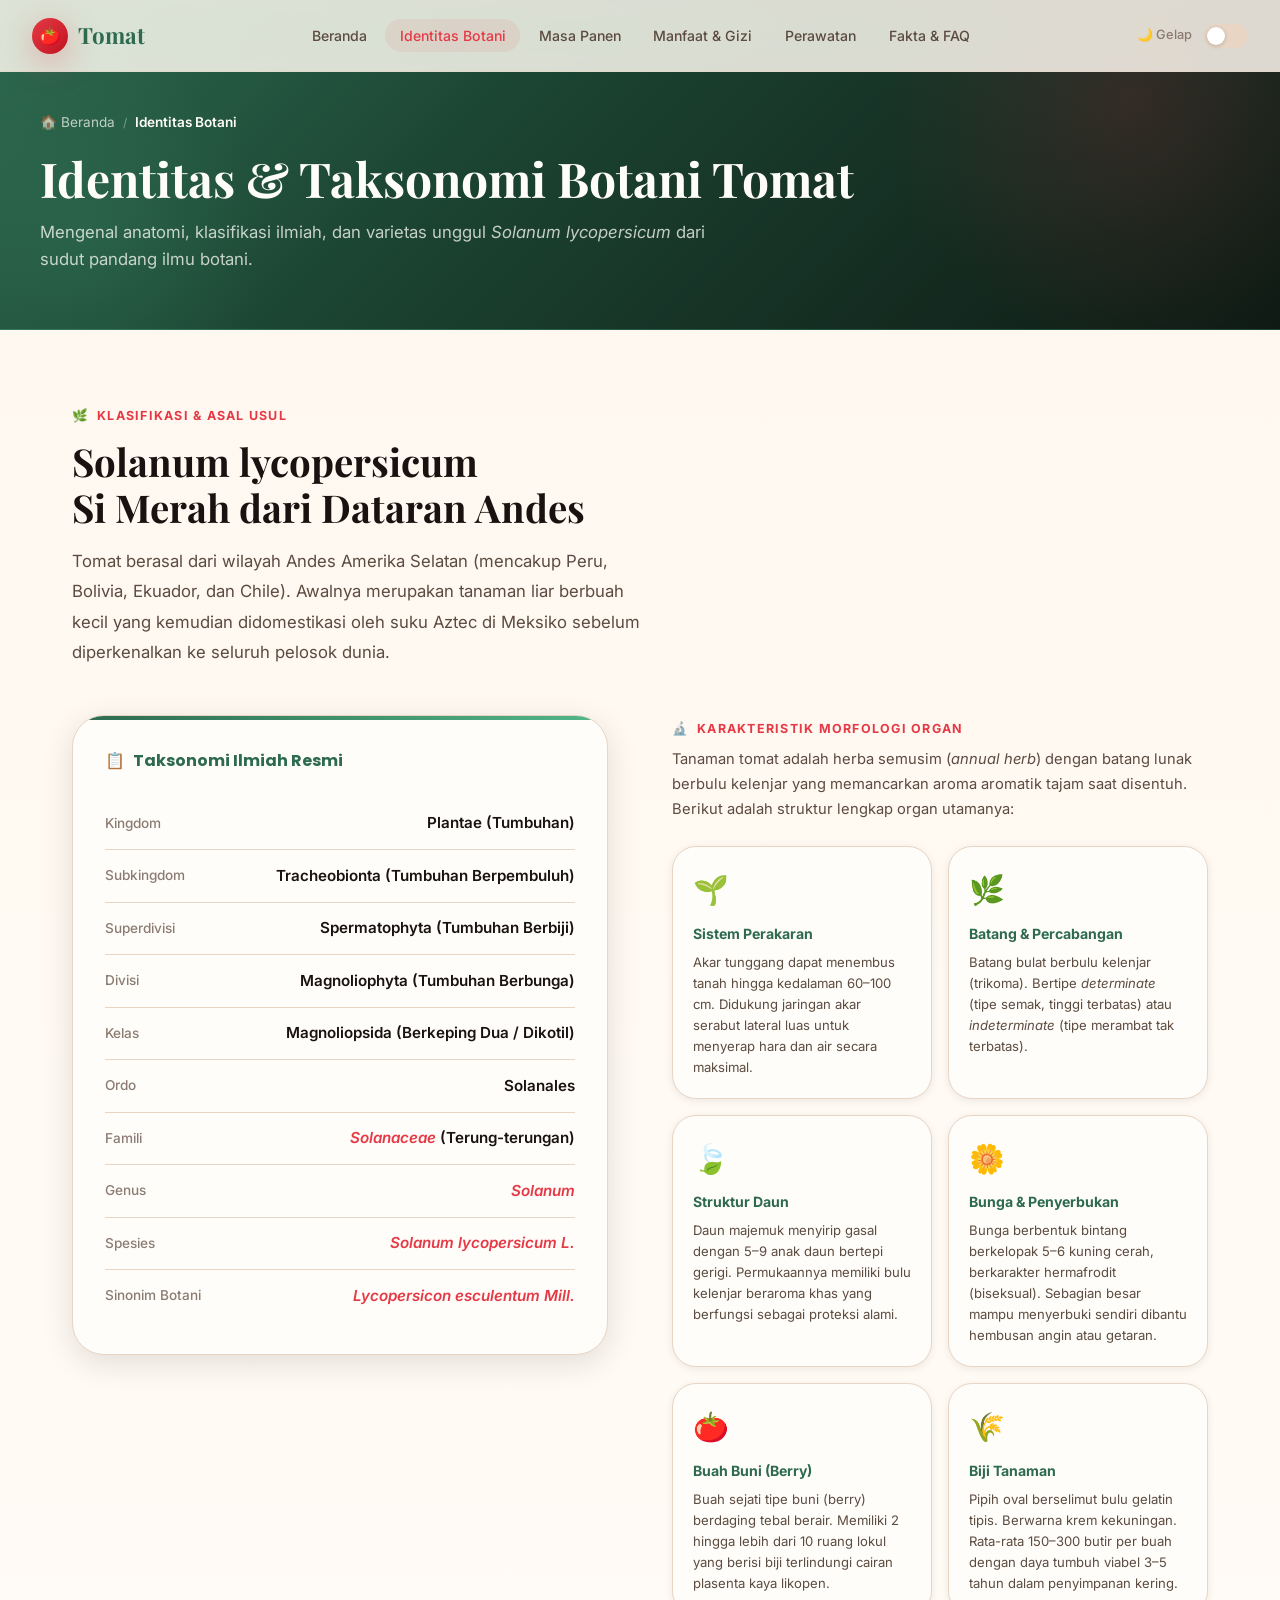
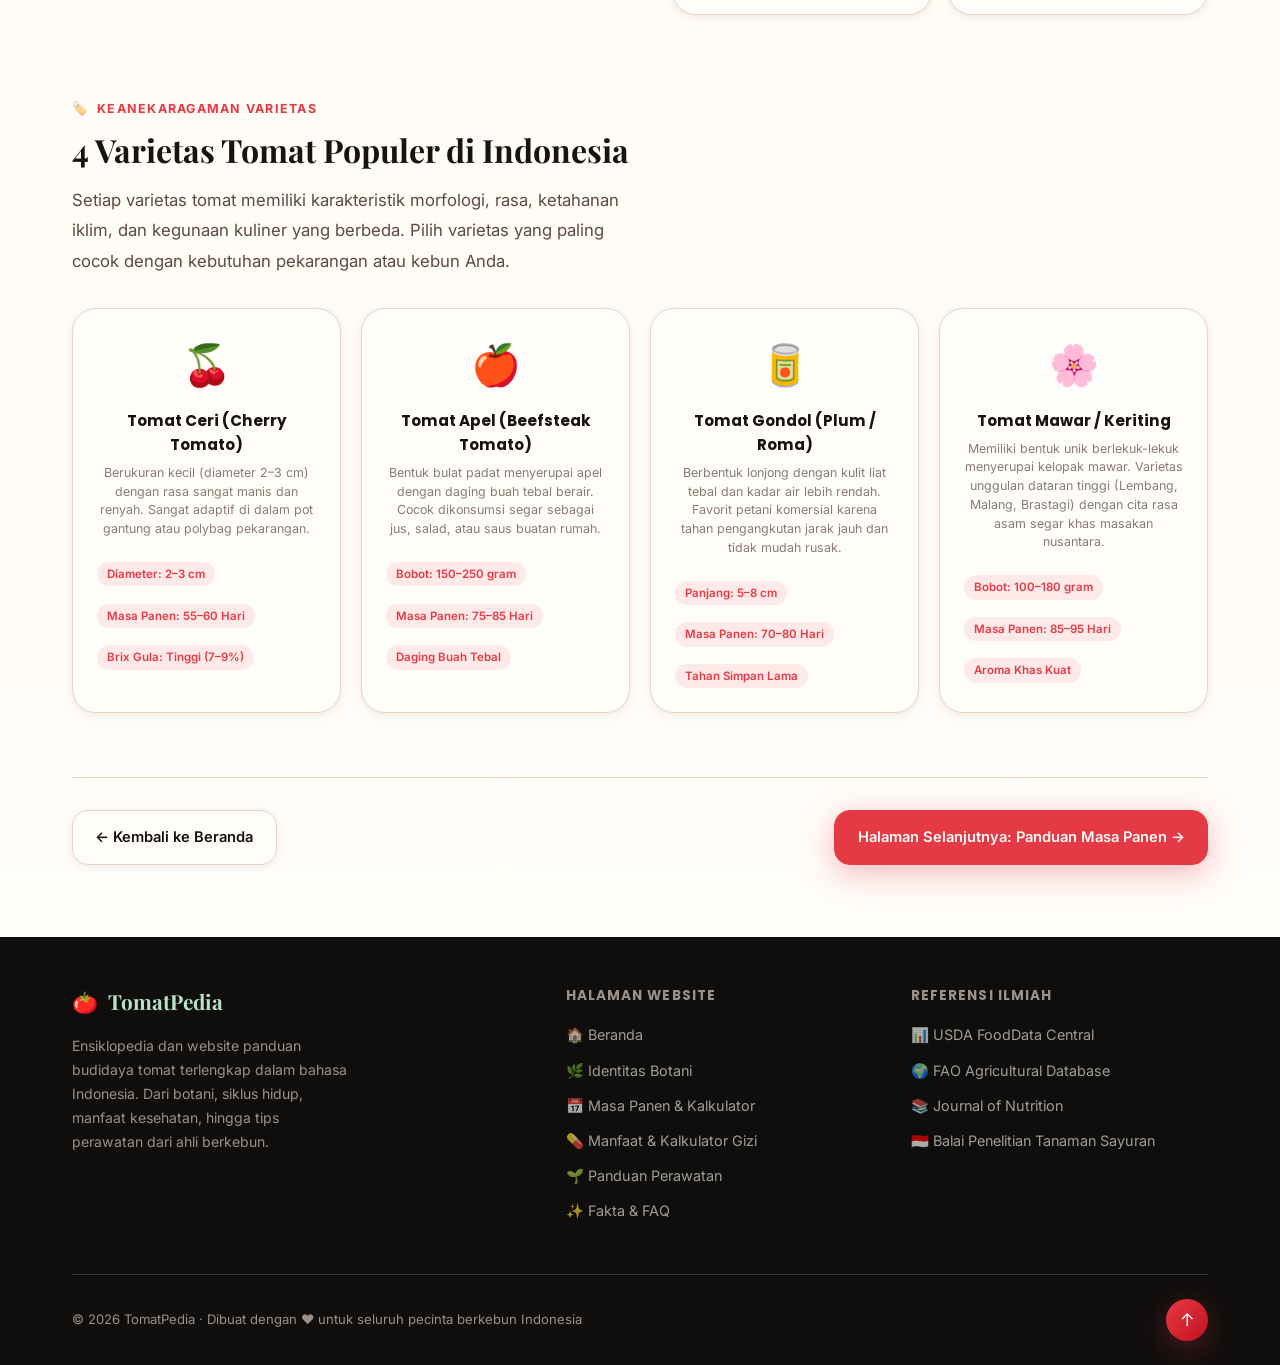
==== botani.html @ 9a86469a "Add files via upload" ====
<!DOCTYPE html>
<html lang="id" data-theme="light">
<head>
  <meta charset="UTF-8" />
  <meta name="viewport" content="width=device-width, initial-scale=1.0" />
  <meta name="description" content="Pelajari identitas botani tomat (Solanum lycopersicum): taksonomi ilmiah lengkap, morfologi akar, batang, daun, bunga, buah, biji, serta varietas unggul di Indonesia." />
  <meta name="keywords" content="botani tomat, Solanum lycopersicum, taksonomi tomat, morfologi tanaman tomat, varietas tomat ceri apel gondol" />
  <meta property="og:title" content="Identitas & Karakteristik Botani Tomat — TomatPedia" />
  <meta property="og:description" content="Ensiklopedia botani tanaman tomat: asal-usul, taksonomi ilmiah, struktur organ, dan pilihan varietas unggulan." />
  <meta property="og:type" content="website" />
  <title>Identitas & Karakteristik Botani Tomat — TomatPedia</title>
  <link rel="stylesheet" href="style.css" />
  <link rel="icon" type="image/svg+xml" href="data:image/svg+xml,<svg xmlns='http://www.w3.org/2000/svg' viewBox='0 0 100 100'><text y='.9em' font-size='90'>🌿</text></svg>" />
</head>
<body>

  <!-- Scroll Progress -->
  <div id="scroll-progress" role="progressbar" aria-label="Progress membaca halaman"></div>

  <!-- Navigation -->
  <nav class="navbar" id="navbar" role="navigation" aria-label="Navigasi utama">
    <a href="index.html" class="nav-logo" aria-label="Kembali ke Beranda TomatPedia">
      <div class="nav-logo-icon" aria-hidden="true">🍅</div>
      <span>Tomat</span>
    </a>

    <ul class="nav-links" role="menubar">
      <li role="none"><a href="index.html"      role="menuitem" class="nav-link">Beranda</a></li>
      <li role="none"><a href="botani.html"     role="menuitem" class="nav-link active">Identitas Botani</a></li>
      <li role="none"><a href="panen.html"      role="menuitem" class="nav-link">Masa Panen</a></li>
      <li role="none"><a href="manfaat.html"    role="menuitem" class="nav-link">Manfaat & Gizi</a></li>
      <li role="none"><a href="perawatan.html"  role="menuitem" class="nav-link">Perawatan</a></li>
      <li role="none"><a href="fakta.html"      role="menuitem" class="nav-link">Fakta & FAQ</a></li>
    </ul>

    <div class="nav-actions">
      <span class="theme-label" id="theme-label-text">🌙 Gelap</span>
      <button
        class="theme-toggle"
        id="theme-toggle-btn"
        role="switch"
        aria-checked="false"
        aria-label="Ganti tema terang/gelap"
      ></button>
      <button class="hamburger" id="hamburger-btn" aria-label="Buka menu navigasi" aria-expanded="false" aria-controls="mobile-nav">
        <span></span><span></span><span></span>
      </button>
    </div>
  </nav>

  <!-- Mobile Nav -->
  <div id="mobile-nav" style="
    display:none;
    position:fixed;top:72px;left:0;right:0;z-index:999;
    background:var(--bg-card);
    border-bottom:1px solid var(--border-color);
    padding:1rem;
    box-shadow:var(--shadow-md);
  ">
    <ul style="display:flex;flex-direction:column;gap:0.35rem;">
      <li><a href="index.html"     class="nav-link" onclick="closeMobileNav()" style="display:block;padding:0.75rem 1rem;border-radius:12px;font-weight:600;">🏠 Beranda</a></li>
      <li><a href="botani.html"    class="nav-link active" onclick="closeMobileNav()" style="display:block;padding:0.75rem 1rem;border-radius:12px;font-weight:600;background:rgba(230,57,70,0.1);color:var(--tomato-red);">🌿 Identitas Botani</a></li>
      <li><a href="panen.html"     class="nav-link" onclick="closeMobileNav()" style="display:block;padding:0.75rem 1rem;border-radius:12px;font-weight:600;">📅 Masa Panen & Kalkulator</a></li>
      <li><a href="manfaat.html"   class="nav-link" onclick="closeMobileNav()" style="display:block;padding:0.75rem 1rem;border-radius:12px;font-weight:600;">💊 Manfaat & Kalkulator Gizi</a></li>
      <li><a href="perawatan.html" class="nav-link" onclick="closeMobileNav()" style="display:block;padding:0.75rem 1rem;border-radius:12px;font-weight:600;">🌱 Panduan Perawatan</a></li>
      <li><a href="fakta.html"     class="nav-link" onclick="closeMobileNav()" style="display:block;padding:0.75rem 1rem;border-radius:12px;font-weight:600;">✨ Fakta & FAQ</a></li>
    </ul>
  </div>

  <main>
    <!-- Page Hero Banner -->
    <header class="page-hero">
      <div class="page-hero-container">
        <nav class="breadcrumb" aria-label="Breadcrumb">
          <a href="index.html">🏠 Beranda</a>
          <span class="breadcrumb-sep">/</span>
          <span class="breadcrumb-current">Identitas Botani</span>
        </nav>
        <h1 class="page-hero-title">Identitas & Taksonomi Botani Tomat</h1>
        <p class="page-hero-subtitle">
          Mengenal anatomi, klasifikasi ilmiah, dan varietas unggul <em>Solanum lycopersicum</em> dari sudut pandang ilmu botani.
        </p>
      </div>
    </header>

    <!-- Main Botanical Content -->
    <section class="botani-section" style="padding: 4.5rem 0;">
      <div class="container">
        <div class="reveal">
          <p class="section-label"><span>🌿</span> Klasifikasi & Asal Usul</p>
          <h2 class="section-title">Solanum lycopersicum<br />Si Merah dari Dataran Andes</h2>
          <p class="section-desc">
            Tomat berasal dari wilayah Andes Amerika Selatan (mencakup Peru, Bolivia, Ekuador, dan Chile).
            Awalnya merupakan tanaman liar berbuah kecil yang kemudian didomestikasi oleh suku Aztec di Meksiko
            sebelum diperkenalkan ke seluruh pelosok dunia.
          </p>
        </div>

        <div class="botani-grid">
          <!-- Taksonomi Ilmiah -->
          <div class="taxonomy-card reveal" id="taxonomy-card">
            <h3 class="taxonomy-title">
              <span>📋</span> Taksonomi Ilmiah Resmi
            </h3>
            <div class="taxonomy-row">
              <span class="taxonomy-key">Kingdom</span>
              <span class="taxonomy-val">Plantae (Tumbuhan)</span>
            </div>
            <div class="taxonomy-row">
              <span class="taxonomy-key">Subkingdom</span>
              <span class="taxonomy-val">Tracheobionta (Tumbuhan Berpembuluh)</span>
            </div>
            <div class="taxonomy-row">
              <span class="taxonomy-key">Superdivisi</span>
              <span class="taxonomy-val">Spermatophyta (Tumbuhan Berbiji)</span>
            </div>
            <div class="taxonomy-row">
              <span class="taxonomy-key">Divisi</span>
              <span class="taxonomy-val">Magnoliophyta (Tumbuhan Berbunga)</span>
            </div>
            <div class="taxonomy-row">
              <span class="taxonomy-key">Kelas</span>
              <span class="taxonomy-val">Magnoliopsida (Berkeping Dua / Dikotil)</span>
            </div>
            <div class="taxonomy-row">
              <span class="taxonomy-key">Ordo</span>
              <span class="taxonomy-val">Solanales</span>
            </div>
            <div class="taxonomy-row">
              <span class="taxonomy-key">Famili</span>
              <span class="taxonomy-val"><em>Solanaceae</em> (Terung-terungan)</span>
            </div>
            <div class="taxonomy-row">
              <span class="taxonomy-key">Genus</span>
              <span class="taxonomy-val"><em>Solanum</em></span>
            </div>
            <div class="taxonomy-row">
              <span class="taxonomy-key">Spesies</span>
              <span class="taxonomy-val"><em>Solanum lycopersicum L.</em></span>
            </div>
            <div class="taxonomy-row">
              <span class="taxonomy-key">Sinonim Botani</span>
              <span class="taxonomy-val"><em>Lycopersicon esculentum Mill.</em></span>
            </div>
          </div>

          <!-- Karakteristik Morfologi -->
          <div class="reveal" style="display:flex;flex-direction:column;gap:1.5rem;">
            <div>
              <p class="section-label" style="margin-bottom:0.5rem;"><span>🔬</span> Karakteristik Morfologi Organ</p>
              <p style="font-size:0.92rem;color:var(--txt-secondary);line-height:1.7;">
                Tanaman tomat adalah herba semusim (<em>annual herb</em>) dengan batang lunak berbulu kelenjar
                yang memancarkan aroma aromatik tajam saat disentuh. Berikut adalah struktur lengkap organ utamanya:
              </p>
            </div>
            <div class="morph-grid">
              <div class="morph-card">
                <div class="morph-icon">🌱</div>
                <h4>Sistem Perakaran</h4>
                <p>Akar tunggang dapat menembus tanah hingga kedalaman 60–100 cm. Didukung jaringan akar serabut lateral luas untuk menyerap hara dan air secara maksimal.</p>
              </div>
              <div class="morph-card">
                <div class="morph-icon">🌿</div>
                <h4>Batang & Percabangan</h4>
                <p>Batang bulat berbulu kelenjar (trikoma). Bertipe <em>determinate</em> (tipe semak, tinggi terbatas) atau <em>indeterminate</em> (tipe merambat tak terbatas).</p>
              </div>
              <div class="morph-card">
                <div class="morph-icon">🍃</div>
                <h4>Struktur Daun</h4>
                <p>Daun majemuk menyirip gasal dengan 5–9 anak daun bertepi gerigi. Permukaannya memiliki bulu kelenjar beraroma khas yang berfungsi sebagai proteksi alami.</p>
              </div>
              <div class="morph-card">
                <div class="morph-icon">🌼</div>
                <h4>Bunga & Penyerbukan</h4>
                <p>Bunga berbentuk bintang berkelopak 5–6 kuning cerah, berkarakter hermafrodit (biseksual). Sebagian besar mampu menyerbuki sendiri dibantu hembusan angin atau getaran.</p>
              </div>
              <div class="morph-card">
                <div class="morph-icon">🍅</div>
                <h4>Buah Buni (Berry)</h4>
                <p>Buah sejati tipe buni (berry) berdaging tebal berair. Memiliki 2 hingga lebih dari 10 ruang lokul yang berisi biji terlindungi cairan plasenta kaya likopen.</p>
              </div>
              <div class="morph-card">
                <div class="morph-icon">🌾</div>
                <h4>Biji Tanaman</h4>
                <p>Pipih oval berselimut bulu gelatin tipis. Berwarna krem kekuningan. Rata-rata 150–300 butir per buah dengan daya tumbuh viabel 3–5 tahun dalam penyimpanan kering.</p>
              </div>
            </div>
          </div>
        </div>

        <!-- Varietas Populer -->
        <div class="varietas-section reveal" style="margin-top: 5rem;">
          <p class="section-label"><span>🏷️</span> Keanekaragaman Varietas</p>
          <h2 class="section-title" style="font-size:2rem;">4 Varietas Tomat Populer di Indonesia</h2>
          <p class="section-desc">
            Setiap varietas tomat memiliki karakteristik morfologi, rasa, ketahanan iklim, dan kegunaan kuliner yang berbeda.
            Pilih varietas yang paling cocok dengan kebutuhan pekarangan atau kebun Anda.
          </p>

          <div class="varietas-grid">
            <div class="varietas-card">
              <div class="varietas-emoji">🍒</div>
              <div class="varietas-name">Tomat Ceri (Cherry Tomato)</div>
              <div class="varietas-desc">
                Berukuran kecil (diameter 2–3 cm) dengan rasa sangat manis dan renyah. Sangat adaptif di dalam pot gantung atau polybag pekarangan.
              </div>
              <div style="display:flex;gap:6px;flex-wrap:wrap;margin-top:0.75rem;">
                <span class="varietas-tag">Diameter: 2–3 cm</span>
                <span class="varietas-tag">Masa Panen: 55–60 Hari</span>
                <span class="varietas-tag">Brix Gula: Tinggi (7–9%)</span>
              </div>
            </div>

            <div class="varietas-card">
              <div class="varietas-emoji">🍎</div>
              <div class="varietas-name">Tomat Apel (Beefsteak Tomato)</div>
              <div class="varietas-desc">
                Bentuk bulat padat menyerupai apel dengan daging buah tebal berair. Cocok dikonsumsi segar sebagai jus, salad, atau saus buatan rumah.
              </div>
              <div style="display:flex;gap:6px;flex-wrap:wrap;margin-top:0.75rem;">
                <span class="varietas-tag">Bobot: 150–250 gram</span>
                <span class="varietas-tag">Masa Panen: 75–85 Hari</span>
                <span class="varietas-tag">Daging Buah Tebal</span>
              </div>
            </div>

            <div class="varietas-card">
              <div class="varietas-emoji">🥫</div>
              <div class="varietas-name">Tomat Gondol (Plum / Roma)</div>
              <div class="varietas-desc">
                Berbentuk lonjong dengan kulit liat tebal dan kadar air lebih rendah. Favorit petani komersial karena tahan pengangkutan jarak jauh dan tidak mudah rusak.
              </div>
              <div style="display:flex;gap:6px;flex-wrap:wrap;margin-top:0.75rem;">
                <span class="varietas-tag">Panjang: 5–8 cm</span>
                <span class="varietas-tag">Masa Panen: 70–80 Hari</span>
                <span class="varietas-tag">Tahan Simpan Lama</span>
              </div>
            </div>

            <div class="varietas-card">
              <div class="varietas-emoji">🌸</div>
              <div class="varietas-name">Tomat Mawar / Keriting</div>
              <div class="varietas-desc">
                Memiliki bentuk unik berlekuk-lekuk menyerupai kelopak mawar. Varietas unggulan dataran tinggi (Lembang, Malang, Brastagi) dengan cita rasa asam segar khas masakan nusantara.
              </div>
              <div style="display:flex;gap:6px;flex-wrap:wrap;margin-top:0.75rem;">
                <span class="varietas-tag">Bobot: 100–180 gram</span>
                <span class="varietas-tag">Masa Panen: 85–95 Hari</span>
                <span class="varietas-tag">Aroma Khas Kuat</span>
              </div>
            </div>
          </div>
        </div>

        <!-- Next / Previous Page Navigation -->
        <div class="page-nav-bar reveal">
          <a href="index.html" class="page-nav-link">
            ← Kembali ke Beranda
          </a>
          <a href="panen.html" class="page-nav-link next">
            Halaman Selanjutnya: Panduan Masa Panen →
          </a>
        </div>
      </div>
    </section>
  </main>

  <!-- Footer -->
  <footer class="footer" role="contentinfo">
    <div class="container">
      <div class="footer-content">
        <div>
          <div class="footer-brand">
            <span>🍅</span> TomatPedia
          </div>
          <p class="footer-tagline">
            Ensiklopedia dan website panduan budidaya tomat terlengkap dalam bahasa Indonesia.
            Dari botani, siklus hidup, manfaat kesehatan, hingga tips perawatan dari ahli berkebun.
          </p>
        </div>
        <div>
          <h4 class="footer-heading">Halaman Website</h4>
          <ul class="footer-links">
            <li><a href="index.html">🏠 Beranda</a></li>
            <li><a href="botani.html">🌿 Identitas Botani</a></li>
            <li><a href="panen.html">📅 Masa Panen & Kalkulator</a></li>
            <li><a href="manfaat.html">💊 Manfaat & Kalkulator Gizi</a></li>
            <li><a href="perawatan.html">🌱 Panduan Perawatan</a></li>
            <li><a href="fakta.html">✨ Fakta & FAQ</a></li>
          </ul>
        </div>
        <div>
          <h4 class="footer-heading">Referensi Ilmiah</h4>
          <ul class="footer-links">
            <li><a href="https://fdc.nal.usda.gov/" target="_blank" rel="noopener">📊 USDA FoodData Central</a></li>
            <li><a href="https://www.fao.org/" target="_blank" rel="noopener">🌍 FAO Agricultural Database</a></li>
            <li><a href="https://academic.oup.com/jn" target="_blank" rel="noopener">📚 Journal of Nutrition</a></li>
            <li><a href="https://balitsa.litbang.pertanian.go.id/" target="_blank" rel="noopener">🇮🇩 Balai Penelitian Tanaman Sayuran</a></li>
          </ul>
        </div>
      </div>

      <div class="footer-divider"></div>

      <div class="footer-bottom">
        <p class="footer-copy">
          © 2026 TomatPedia · Dibuat dengan ❤️ untuk seluruh pecinta berkebun Indonesia
        </p>
        <button class="btn-top" onclick="window.scrollTo({top:0, behavior:'smooth'})" aria-label="Kembali ke atas">↑</button>
      </div>
    </div>
  </footer>

  <script src="script.js"></script>
</body>
</html>
---- style.css ----
/* ============================================================
   TOMAT LANDING PAGE - style.css
   Design System: Tomato Red × Leaf Green × Warm Cream
   ============================================================ */

/* ---- Google Fonts ---- */
@import url('https://fonts.googleapis.com/css2?family=Playfair+Display:ital,wght@0,400;0,600;0,700;1,400&family=Inter:wght@300;400;500;600;700&family=Poppins:wght@300;400;500;600;700&display=swap');

/* ============================================================
   DESIGN TOKENS
   ============================================================ */
:root {
  /* Tomato Color Palette */
  --tomato-red:        #E63946;
  --tomato-dark-red:   #C1121F;
  --tomato-light-red:  #FF6B7A;
  --tomato-orange:     #F4845F;

  /* Leaf Green Palette */
  --leaf-green:        #2D6A4F;
  --leaf-light:        #52B788;
  --leaf-mint:         #B7E4C7;
  --leaf-pale:         #D8F3DC;

  /* Neutrals */
  --cream:             #FFF8F0;
  --warm-white:        #FFFDF9;
  --warm-gray:         #F5EDE4;
  --border-warm:       #E8D5C4;

  /* Dark Theme */
  --dark-bg:           #0F0E0D;
  --dark-card:         #1E1C1A;
  --dark-card-2:       #2A2725;
  --dark-border:       #3A3633;
  --dark-text:         #F0EAE2;
  --dark-text-muted:   #9B9188;

  /* Text */
  --text-primary:      #1A1210;
  --text-secondary:    #5C4B40;
  --text-muted:        #8B7B72;

  /* Gradients */
  --grad-hero:         linear-gradient(135deg, #2D6A4F 0%, #1B4332 40%, #0F1A14 100%);
  --grad-tomato:       linear-gradient(135deg, #E63946 0%, #C1121F 100%);
  --grad-card:         linear-gradient(135deg, rgba(255,255,255,0.08) 0%, rgba(255,255,255,0.02) 100%);
  --grad-section:      linear-gradient(180deg, #FFF8F0 0%, #FFFDF9 100%);

  /* Shadows */
  --shadow-sm:         0 2px 8px rgba(0,0,0,0.08);
  --shadow-md:         0 8px 32px rgba(0,0,0,0.12);
  --shadow-lg:         0 20px 60px rgba(0,0,0,0.18);
  --shadow-tomato:     0 8px 32px rgba(230,57,70,0.35);
  --shadow-green:      0 8px 32px rgba(45,106,79,0.25);

  /* Typography */
  --font-display:      'Playfair Display', Georgia, serif;
  --font-body:         'Inter', system-ui, sans-serif;
  --font-accent:       'Poppins', system-ui, sans-serif;

  /* Sizing */
  --radius-sm:         8px;
  --radius-md:         16px;
  --radius-lg:         24px;
  --radius-xl:         32px;
  --radius-full:       9999px;

  /* Transitions */
  --transition:        all 0.3s cubic-bezier(0.4, 0, 0.2, 1);
  --transition-slow:   all 0.6s cubic-bezier(0.4, 0, 0.2, 1);

  /* Active theme (Light Mode default) */
  --bg-page:           var(--cream);
  --bg-card:           var(--warm-white);
  --bg-card-2:         var(--warm-gray);
  --border-color:      var(--border-warm);
  --txt-primary:       var(--text-primary);
  --txt-secondary:     var(--text-secondary);
  --txt-muted:         var(--text-muted);
}

/* ============================================================
   DARK MODE THEME
   ============================================================ */
[data-theme="dark"] {
  --bg-page:           var(--dark-bg);
  --bg-card:           var(--dark-card);
  --bg-card-2:         var(--dark-card-2);
  --border-color:      var(--dark-border);
  --txt-primary:       var(--dark-text);
  --txt-secondary:     #C4B9AD;
  --txt-muted:         var(--dark-text-muted);
  --grad-section:      linear-gradient(180deg, #0F0E0D 0%, #1A1816 100%);
  --shadow-sm:         0 2px 8px rgba(0,0,0,0.3);
  --shadow-md:         0 8px 32px rgba(0,0,0,0.4);
}

/* ============================================================
   RESET & BASE
   ============================================================ */
*, *::before, *::after {
  box-sizing: border-box;
  margin: 0;
  padding: 0;
}

html {
  scroll-behavior: smooth;
  font-size: 16px;
}

body {
  font-family: var(--font-body);
  background-color: var(--bg-page);
  color: var(--txt-primary);
  line-height: 1.6;
  transition: background-color 0.4s ease, color 0.4s ease;
  overflow-x: hidden;
}

img { max-width: 100%; height: auto; display: block; }
a  { text-decoration: none; color: inherit; }
ul { list-style: none; }
button { cursor: pointer; border: none; background: none; font-family: inherit; }

/* ============================================================
   SCROLL PROGRESS BAR
   ============================================================ */
#scroll-progress {
  position: fixed;
  top: 0; left: 0;
  height: 3px;
  width: 0%;
  background: linear-gradient(90deg, var(--leaf-green), var(--tomato-red), var(--tomato-orange));
  z-index: 9999;
  transition: width 0.1s linear;
}

/* ============================================================
   NAVIGATION
   ============================================================ */
.navbar {
  position: fixed;
  top: 0; left: 0; right: 0;
  z-index: 1000;
  padding: 0 2rem;
  height: 72px;
  display: flex;
  align-items: center;
  justify-content: space-between;
  backdrop-filter: blur(20px) saturate(180%);
  -webkit-backdrop-filter: blur(20px) saturate(180%);
  background: rgba(255, 248, 240, 0.85);
  border-bottom: 1px solid rgba(232, 213, 196, 0.5);
  transition: var(--transition);
}

[data-theme="dark"] .navbar {
  background: rgba(15, 14, 13, 0.88);
  border-bottom-color: rgba(58, 54, 51, 0.5);
}

.navbar.scrolled {
  box-shadow: var(--shadow-md);
}

.nav-logo {
  display: flex;
  align-items: center;
  gap: 10px;
  font-family: var(--font-display);
  font-weight: 700;
  font-size: 1.4rem;
  color: var(--leaf-green);
}

[data-theme="dark"] .nav-logo { color: var(--leaf-mint); }

.nav-logo-icon {
  width: 36px; height: 36px;
  background: var(--grad-tomato);
  border-radius: 50%;
  display: flex; align-items: center; justify-content: center;
  font-size: 1.1rem;
  box-shadow: var(--shadow-tomato);
  animation: logoPulse 3s ease-in-out infinite;
}

@keyframes logoPulse {
  0%, 100% { transform: scale(1); }
  50%       { transform: scale(1.08); }
}

.nav-links {
  display: flex;
  align-items: center;
  gap: 0.25rem;
}

.nav-links a {
  padding: 0.5rem 0.9rem;
  font-size: 0.88rem;
  font-weight: 500;
  color: var(--txt-secondary);
  border-radius: var(--radius-full);
  transition: var(--transition);
  position: relative;
}

.nav-links a:hover,
.nav-links a.active {
  color: var(--tomato-red);
  background: rgba(230, 57, 70, 0.08);
}

.nav-actions {
  display: flex;
  align-items: center;
  gap: 0.75rem;
}

/* Theme Toggle */
.theme-toggle {
  width: 44px; height: 24px;
  background: var(--border-color);
  border-radius: var(--radius-full);
  position: relative;
  transition: var(--transition);
  cursor: pointer;
}

.theme-toggle::after {
  content: '';
  position: absolute;
  top: 3px; left: 3px;
  width: 18px; height: 18px;
  background: white;
  border-radius: 50%;
  transition: var(--transition);
  box-shadow: 0 1px 4px rgba(0,0,0,0.2);
}

[data-theme="dark"] .theme-toggle {
  background: var(--leaf-green);
}

[data-theme="dark"] .theme-toggle::after {
  transform: translateX(20px);
}

.theme-label {
  font-size: 0.8rem;
  color: var(--txt-muted);
  font-weight: 500;
}

/* Hamburger */
.hamburger {
  display: none;
  flex-direction: column;
  gap: 5px;
  padding: 8px;
}

.hamburger span {
  display: block;
  width: 22px; height: 2px;
  background: var(--txt-primary);
  border-radius: 2px;
  transition: var(--transition);
}

/* ============================================================
   HERO SECTION
   ============================================================ */
.hero {
  min-height: 100vh;
  background: var(--grad-hero);
  position: relative;
  display: flex;
  align-items: center;
  overflow: hidden;
  padding-top: 72px;
}

/* Background animated circles */
.hero::before {
  content: '';
  position: absolute;
  width: 700px; height: 700px;
  background: radial-gradient(circle, rgba(230,57,70,0.18) 0%, transparent 70%);
  top: -200px; right: -200px;
  border-radius: 50%;
  animation: heroGlow 8s ease-in-out infinite alternate;
}

.hero::after {
  content: '';
  position: absolute;
  width: 400px; height: 400px;
  background: radial-gradient(circle, rgba(82,183,136,0.15) 0%, transparent 70%);
  bottom: -100px; left: -100px;
  border-radius: 50%;
  animation: heroGlow 10s ease-in-out infinite alternate-reverse;
}

@keyframes heroGlow {
  0%   { transform: scale(1) translate(0, 0); opacity: 0.6; }
  100% { transform: scale(1.2) translate(20px, -20px); opacity: 1; }
}

.hero-container {
  max-width: 1200px;
  margin: 0 auto;
  padding: 5rem 2rem;
  display: grid;
  grid-template-columns: 1fr 1fr;
  gap: 4rem;
  align-items: center;
  position: relative;
  z-index: 1;
}

.hero-badge {
  display: inline-flex;
  align-items: center;
  gap: 8px;
  background: rgba(82,183,136,0.2);
  border: 1px solid rgba(82,183,136,0.4);
  border-radius: var(--radius-full);
  padding: 6px 16px;
  font-size: 0.8rem;
  font-weight: 600;
  color: var(--leaf-mint);
  letter-spacing: 0.05em;
  text-transform: uppercase;
  margin-bottom: 1.5rem;
  backdrop-filter: blur(8px);
  animation: fadeInDown 0.8s ease both;
}

@keyframes fadeInDown {
  from { opacity: 0; transform: translateY(-20px); }
  to   { opacity: 1; transform: translateY(0); }
}

.hero-title {
  font-family: var(--font-display);
  font-size: clamp(2.4rem, 4.5vw, 3.8rem);
  font-weight: 700;
  color: #FFFDF9;
  line-height: 1.15;
  margin-bottom: 1rem;
  animation: fadeInUp 0.8s ease 0.1s both;
}

.hero-title .highlight {
  background: linear-gradient(135deg, #FF6B7A, #F4845F);
  -webkit-background-clip: text;
  -webkit-text-fill-color: transparent;
  background-clip: text;
}

.hero-subtitle {
  font-size: 1.05rem;
  color: rgba(255,253,249,0.7);
  margin-bottom: 0.6rem;
  font-style: italic;
  font-family: var(--font-display);
  animation: fadeInUp 0.8s ease 0.15s both;
}

.hero-description {
  font-size: 1rem;
  color: rgba(255,253,249,0.65);
  line-height: 1.75;
  margin-bottom: 2.5rem;
  max-width: 520px;
  animation: fadeInUp 0.8s ease 0.2s both;
}

@keyframes fadeInUp {
  from { opacity: 0; transform: translateY(30px); }
  to   { opacity: 1; transform: translateY(0); }
}

.hero-stats {
  display: flex;
  gap: 1.5rem;
  flex-wrap: wrap;
  animation: fadeInUp 0.8s ease 0.3s both;
}

.stat-card {
  background: rgba(255,255,255,0.07);
  border: 1px solid rgba(255,255,255,0.12);
  border-radius: var(--radius-md);
  padding: 1rem 1.25rem;
  backdrop-filter: blur(10px);
  text-align: center;
  transition: var(--transition);
  cursor: default;
}

.stat-card:hover {
  background: rgba(255,255,255,0.12);
  transform: translateY(-4px);
  box-shadow: 0 12px 40px rgba(0,0,0,0.3);
}

.stat-number {
  font-family: var(--font-accent);
  font-size: 1.6rem;
  font-weight: 700;
  color: #FFFDF9;
  display: block;
}

.stat-label {
  font-size: 0.75rem;
  color: rgba(255,253,249,0.6);
  margin-top: 2px;
}

/* Hero visual side */
.hero-visual {
  display: flex;
  justify-content: center;
  align-items: center;
  animation: fadeInUp 0.8s ease 0.4s both;
  position: relative;
}

.hero-image-wrap {
  width: 480px;
  height: 380px;
  border-radius: var(--radius-xl);
  overflow: hidden;
  position: relative;
  box-shadow: 0 30px 80px rgba(0,0,0,0.5), 0 0 0 1px rgba(255,255,255,0.08);
}

.hero-image-wrap img {
  width: 100%; height: 100%;
  object-fit: cover;
  transition: transform 0.8s ease;
}

.hero-image-wrap:hover img { transform: scale(1.04); }

.hero-image-placeholder {
  width: 100%; height: 100%;
  background: linear-gradient(135deg, #1B4332 0%, #2D6A4F 40%, #C1121F 100%);
  display: flex;
  flex-direction: column;
  align-items: center;
  justify-content: center;
  font-size: 6rem;
  gap: 0.5rem;
}

.hero-image-placeholder span {
  font-size: 1rem;
  color: rgba(255,255,255,0.6);
  font-family: var(--font-display);
  font-style: italic;
}

/* floating badges on hero image */
.floating-badge {
  position: absolute;
  background: rgba(255,255,255,0.1);
  border: 1px solid rgba(255,255,255,0.2);
  backdrop-filter: blur(12px);
  border-radius: var(--radius-md);
  padding: 0.6rem 1rem;
  font-size: 0.82rem;
  font-weight: 600;
  color: #FFFDF9;
  animation: float 4s ease-in-out infinite;
}

.floating-badge-1 {
  top: 1rem; left: -1.5rem;
  animation-delay: 0s;
}

.floating-badge-2 {
  bottom: 2rem; right: -1.5rem;
  animation-delay: 1.5s;
}

.floating-badge-3 {
  top: 40%; right: -2rem;
  animation-delay: 0.8s;
}

@keyframes float {
  0%, 100% { transform: translateY(0); }
  50%       { transform: translateY(-10px); }
}

/* ============================================================
   SECTION COMMONS
   ============================================================ */
section {
  padding: 5rem 0;
}

.container {
  max-width: 1200px;
  margin: 0 auto;
  padding: 0 2rem;
}

.section-label {
  display: inline-flex;
  align-items: center;
  gap: 8px;
  font-size: 0.78rem;
  font-weight: 700;
  letter-spacing: 0.1em;
  text-transform: uppercase;
  color: var(--tomato-red);
  margin-bottom: 0.75rem;
}

.section-title {
  font-family: var(--font-display);
  font-size: clamp(1.9rem, 3vw, 2.8rem);
  font-weight: 700;
  color: var(--txt-primary);
  line-height: 1.2;
  margin-bottom: 1rem;
}

.section-desc {
  font-size: 1.05rem;
  color: var(--txt-secondary);
  max-width: 580px;
  line-height: 1.8;
}

/* ============================================================
   BOTANI SECTION
   ============================================================ */
.botani-section {
  background: var(--grad-section);
}

.botani-grid {
  display: grid;
  grid-template-columns: 1fr 1fr;
  gap: 4rem;
  align-items: start;
  margin-top: 3rem;
}

/* Taxonomy Card */
.taxonomy-card {
  background: var(--bg-card);
  border: 1px solid var(--border-color);
  border-radius: var(--radius-xl);
  padding: 2rem;
  box-shadow: var(--shadow-md);
  position: relative;
  overflow: hidden;
}

.taxonomy-card::before {
  content: '';
  position: absolute;
  top: 0; left: 0; right: 0;
  height: 4px;
  background: linear-gradient(90deg, var(--leaf-green), var(--leaf-light));
}

.taxonomy-title {
  font-family: var(--font-accent);
  font-size: 1rem;
  font-weight: 700;
  color: var(--leaf-green);
  margin-bottom: 1.5rem;
  display: flex;
  align-items: center;
  gap: 8px;
}

[data-theme="dark"] .taxonomy-title { color: var(--leaf-mint); }

.taxonomy-row {
  display: flex;
  justify-content: space-between;
  align-items: center;
  padding: 0.85rem 0;
  border-bottom: 1px solid var(--border-color);
}

.taxonomy-row:last-child { border-bottom: none; }

.taxonomy-key {
  font-size: 0.85rem;
  color: var(--txt-muted);
  font-weight: 500;
  flex: 0 0 120px;
}

.taxonomy-val {
  font-size: 0.95rem;
  color: var(--txt-primary);
  font-weight: 600;
  text-align: right;
}

.taxonomy-val em {
  color: var(--tomato-red);
  font-style: italic;
}

/* Morphology Grid */
.morph-grid {
  display: grid;
  grid-template-columns: 1fr 1fr;
  gap: 1rem;
}

.morph-card {
  background: var(--bg-card);
  border: 1px solid var(--border-color);
  border-radius: var(--radius-lg);
  padding: 1.25rem;
  box-shadow: var(--shadow-sm);
  transition: var(--transition);
}

.morph-card:hover {
  transform: translateY(-4px);
  box-shadow: var(--shadow-md);
  border-color: var(--leaf-light);
}

.morph-icon {
  font-size: 1.8rem;
  margin-bottom: 0.6rem;
}

.morph-card h4 {
  font-size: 0.88rem;
  font-weight: 700;
  color: var(--leaf-green);
  margin-bottom: 0.4rem;
}

[data-theme="dark"] .morph-card h4 { color: var(--leaf-light); }

.morph-card p {
  font-size: 0.82rem;
  color: var(--txt-secondary);
  line-height: 1.6;
}

/* Varietas section */
.varietas-section {
  margin-top: 4rem;
}

.varietas-grid {
  display: grid;
  grid-template-columns: repeat(4, 1fr);
  gap: 1.25rem;
  margin-top: 2rem;
}

.varietas-card {
  background: var(--bg-card);
  border: 1px solid var(--border-color);
  border-radius: var(--radius-lg);
  padding: 1.5rem;
  text-align: center;
  box-shadow: var(--shadow-sm);
  transition: var(--transition);
  cursor: default;
}

.varietas-card:hover {
  transform: translateY(-6px);
  box-shadow: var(--shadow-tomato);
  border-color: var(--tomato-light-red);
}

.varietas-emoji {
  font-size: 2.5rem;
  margin-bottom: 0.75rem;
}

.varietas-name {
  font-family: var(--font-accent);
  font-size: 0.95rem;
  font-weight: 700;
  color: var(--txt-primary);
  margin-bottom: 0.4rem;
}

.varietas-desc {
  font-size: 0.78rem;
  color: var(--txt-muted);
  line-height: 1.5;
}

.varietas-tag {
  display: inline-block;
  margin-top: 0.7rem;
  padding: 3px 10px;
  background: rgba(230,57,70,0.1);
  border-radius: var(--radius-full);
  font-size: 0.72rem;
  font-weight: 600;
  color: var(--tomato-red);
}

/* ============================================================
   PANEN SECTION
   ============================================================ */
.panen-section {
  background: var(--bg-card-2);
  position: relative;
  overflow: hidden;
}

.panen-section::before {
  content: '🍅';
  position: absolute;
  font-size: 30rem;
  opacity: 0.025;
  right: -4rem;
  top: 50%;
  transform: translateY(-50%);
  pointer-events: none;
  user-select: none;
}

.panen-header { margin-bottom: 3rem; }

/* Timeline */
.timeline {
  position: relative;
  margin-bottom: 4rem;
}

.timeline::before {
  content: '';
  position: absolute;
  left: 50%;
  transform: translateX(-50%);
  top: 0; bottom: 0;
  width: 2px;
  background: linear-gradient(180deg, var(--leaf-green), var(--tomato-red));
  opacity: 0.3;
}

.timeline-item {
  display: grid;
  grid-template-columns: 1fr 60px 1fr;
  gap: 1rem;
  align-items: center;
  margin-bottom: 2rem;
  position: relative;
}

.timeline-item:nth-child(even) .timeline-content {
  order: 3;
  text-align: right;
}

.timeline-item:nth-child(even) .timeline-empty {
  order: 1;
}

.timeline-content {
  background: var(--bg-card);
  border: 1px solid var(--border-color);
  border-radius: var(--radius-lg);
  padding: 1.5rem;
  box-shadow: var(--shadow-sm);
  transition: var(--transition);
}

.timeline-content:hover {
  box-shadow: var(--shadow-md);
  transform: translateY(-2px);
}

.timeline-dot {
  width: 52px; height: 52px;
  border-radius: 50%;
  display: flex; align-items: center; justify-content: center;
  font-size: 1.3rem;
  z-index: 1;
  box-shadow: var(--shadow-md);
  justify-self: center;
  flex-shrink: 0;
}

.timeline-dot-1 { background: linear-gradient(135deg, #52B788, #2D6A4F); }
.timeline-dot-2 { background: linear-gradient(135deg, #95D5B2, #52B788); }
.timeline-dot-3 { background: linear-gradient(135deg, #F4A261, #E76F51); }
.timeline-dot-4 { background: linear-gradient(135deg, #E63946, #C1121F); }

.timeline-phase {
  font-size: 0.75rem;
  font-weight: 700;
  text-transform: uppercase;
  letter-spacing: 0.08em;
  color: var(--tomato-red);
  margin-bottom: 0.3rem;
}

.timeline-title {
  font-family: var(--font-accent);
  font-size: 1rem;
  font-weight: 700;
  color: var(--txt-primary);
  margin-bottom: 0.4rem;
}

.timeline-days {
  display: inline-block;
  background: rgba(230,57,70,0.1);
  color: var(--tomato-red);
  font-size: 0.82rem;
  font-weight: 600;
  padding: 3px 10px;
  border-radius: var(--radius-full);
  margin-bottom: 0.6rem;
}

.timeline-desc {
  font-size: 0.85rem;
  color: var(--txt-secondary);
  line-height: 1.6;
}

/* Kalkulator Panen */
.kalkulator-card {
  background: var(--bg-card);
  border: 1px solid var(--border-color);
  border-radius: var(--radius-xl);
  padding: 2.5rem;
  box-shadow: var(--shadow-md);
  position: relative;
  overflow: hidden;
}

.kalkulator-card::before {
  content: '';
  position: absolute;
  top: 0; left: 0; right: 0;
  height: 4px;
  background: var(--grad-tomato);
}

.kalkulator-title {
  font-family: var(--font-accent);
  font-size: 1.2rem;
  font-weight: 700;
  color: var(--txt-primary);
  margin-bottom: 0.4rem;
  display: flex;
  align-items: center;
  gap: 10px;
}

.kalkulator-subtitle {
  font-size: 0.88rem;
  color: var(--txt-muted);
  margin-bottom: 2rem;
}

.kalkulator-form {
  display: grid;
  grid-template-columns: 1fr 1fr;
  gap: 1.25rem;
  margin-bottom: 1.5rem;
}

.form-group {
  display: flex;
  flex-direction: column;
  gap: 0.5rem;
}

.form-group label {
  font-size: 0.85rem;
  font-weight: 600;
  color: var(--txt-secondary);
}

.form-group input,
.form-group select {
  padding: 0.7rem 1rem;
  border: 1.5px solid var(--border-color);
  border-radius: var(--radius-md);
  background: var(--bg-page);
  color: var(--txt-primary);
  font-size: 0.9rem;
  font-family: var(--font-body);
  transition: var(--transition);
  outline: none;
}

.form-group input:focus,
.form-group select:focus {
  border-color: var(--tomato-red);
  box-shadow: 0 0 0 3px rgba(230,57,70,0.15);
}

.btn-hitung {
  display: inline-flex;
  align-items: center;
  justify-content: center;
  gap: 8px;
  padding: 0.85rem 2rem;
  background: var(--grad-tomato);
  color: white;
  border-radius: var(--radius-full);
  font-size: 0.95rem;
  font-weight: 700;
  font-family: var(--font-accent);
  box-shadow: var(--shadow-tomato);
  transition: var(--transition);
  width: 100%;
  margin-top: 0.5rem;
}

.btn-hitung:hover {
  transform: translateY(-2px);
  box-shadow: 0 12px 40px rgba(230,57,70,0.4);
}

.kalkulator-result {
  margin-top: 1.5rem;
  padding: 1.25rem;
  background: rgba(45,106,79,0.08);
  border: 1px solid rgba(45,106,79,0.2);
  border-radius: var(--radius-lg);
  display: none;
}

.kalkulator-result.show { display: block; }

.result-grid {
  display: grid;
  grid-template-columns: repeat(3, 1fr);
  gap: 1rem;
  margin-bottom: 1rem;
}

.result-item {
  text-align: center;
}

.result-date {
  font-family: var(--font-accent);
  font-size: 0.95rem;
  font-weight: 700;
  color: var(--leaf-green);
  display: block;
}

[data-theme="dark"] .result-date { color: var(--leaf-mint); }

.result-label {
  font-size: 0.75rem;
  color: var(--txt-muted);
  margin-top: 3px;
}

.result-tip {
  padding: 0.75rem 1rem;
  background: rgba(230,57,70,0.08);
  border-left: 3px solid var(--tomato-red);
  border-radius: 0 var(--radius-sm) var(--radius-sm) 0;
  font-size: 0.84rem;
  color: var(--txt-secondary);
  line-height: 1.5;
}

/* ============================================================
   MANFAAT SECTION
   ============================================================ */
.manfaat-section {
  background: var(--grad-section);
}

.manfaat-grid {
  display: grid;
  grid-template-columns: repeat(3, 1fr);
  gap: 1.5rem;
  margin-top: 3rem;
}

.manfaat-card {
  background: var(--bg-card);
  border: 1px solid var(--border-color);
  border-radius: var(--radius-xl);
  padding: 2rem;
  box-shadow: var(--shadow-sm);
  position: relative;
  overflow: hidden;
  transition: var(--transition);
  cursor: default;
}

.manfaat-card::before {
  content: '';
  position: absolute;
  top: 0; left: 0; right: 0;
  height: 3px;
}

.manfaat-card-1::before { background: linear-gradient(90deg, #E63946, #FF6B7A); }
.manfaat-card-2::before { background: linear-gradient(90deg, #F4845F, #F9C74F); }
.manfaat-card-3::before { background: linear-gradient(90deg, #52B788, #2D6A4F); }
.manfaat-card-4::before { background: linear-gradient(90deg, #4361EE, #7209B7); }
.manfaat-card-5::before { background: linear-gradient(90deg, #F72585, #E63946); }
.manfaat-card-6::before { background: linear-gradient(90deg, #FB8500, #FFB703); }

.manfaat-card:hover {
  transform: translateY(-8px);
  box-shadow: var(--shadow-lg);
}

.manfaat-icon-wrap {
  width: 56px; height: 56px;
  border-radius: var(--radius-md);
  display: flex; align-items: center; justify-content: center;
  font-size: 1.6rem;
  margin-bottom: 1.25rem;
}

.manfaat-card-1 .manfaat-icon-wrap { background: rgba(230,57,70,0.1); }
.manfaat-card-2 .manfaat-icon-wrap { background: rgba(244,132,95,0.1); }
.manfaat-card-3 .manfaat-icon-wrap { background: rgba(82,183,136,0.1); }
.manfaat-card-4 .manfaat-icon-wrap { background: rgba(67,97,238,0.1); }
.manfaat-card-5 .manfaat-icon-wrap { background: rgba(247,37,133,0.1); }
.manfaat-card-6 .manfaat-icon-wrap { background: rgba(251,133,0,0.1); }

.manfaat-card h3 {
  font-family: var(--font-accent);
  font-size: 1rem;
  font-weight: 700;
  color: var(--txt-primary);
  margin-bottom: 0.5rem;
}

.manfaat-card p {
  font-size: 0.88rem;
  color: var(--txt-secondary);
  line-height: 1.7;
}

/* Nutrition Table */
.nutrition-wrap {
  margin-top: 4rem;
}

.nutrition-table-card {
  background: var(--bg-card);
  border: 1px solid var(--border-color);
  border-radius: var(--radius-xl);
  overflow: hidden;
  box-shadow: var(--shadow-md);
}

.nutrition-table-head {
  background: linear-gradient(135deg, var(--leaf-green), #1B4332);
  padding: 1.25rem 2rem;
  color: white;
  font-family: var(--font-accent);
  font-size: 1rem;
  font-weight: 700;
  display: flex;
  align-items: center;
  gap: 10px;
}

.nutrition-table table {
  width: 100%;
  border-collapse: collapse;
}

.nutrition-table tr:nth-child(even) {
  background: var(--bg-card-2);
}

.nutrition-table td {
  padding: 0.9rem 2rem;
  font-size: 0.9rem;
  color: var(--txt-primary);
  border-bottom: 1px solid var(--border-color);
}

.nutrition-table td:last-child { text-align: right; }

.nutrition-table tr:last-child td { border-bottom: none; }

.nutrition-bar {
  display: flex;
  align-items: center;
  gap: 0.75rem;
}

.bar-track {
  flex: 1;
  height: 6px;
  background: var(--border-color);
  border-radius: var(--radius-full);
  overflow: hidden;
}

.bar-fill {
  height: 100%;
  border-radius: var(--radius-full);
  background: var(--grad-tomato);
  transition: width 1.5s ease;
}

.bar-val {
  font-size: 0.82rem;
  font-weight: 600;
  color: var(--txt-secondary);
  white-space: nowrap;
  min-width: 60px;
  text-align: right;
}

/* ============================================================
   KALKULATOR GIZI TOMAT INTERAKTIF
   ============================================================ */
.gizi-calc-card {
  background: var(--bg-card);
  border: 1px solid var(--border-color);
  border-radius: var(--radius-xl);
  padding: 2.75rem 2.5rem;
  box-shadow: var(--shadow-lg);
  position: relative;
  overflow: hidden;
  margin-top: 4.5rem;
  transition: var(--transition);
}

.gizi-calc-card::before {
  content: '';
  position: absolute;
  top: 0; left: 0; right: 0;
  height: 5px;
  background: linear-gradient(90deg, var(--tomato-red) 0%, #FF8552 50%, var(--leaf-green) 100%);
}

.gizi-badge-new {
  display: inline-flex;
  align-items: center;
  gap: 6px;
  background: rgba(230, 57, 70, 0.12);
  border: 1px solid rgba(230, 57, 70, 0.3);
  color: var(--tomato-red);
  padding: 4px 14px;
  border-radius: var(--radius-full);
  font-size: 0.76rem;
  font-weight: 700;
  text-transform: uppercase;
  letter-spacing: 0.08em;
  margin-bottom: 0.75rem;
}

.gizi-header {
  margin-bottom: 2.25rem;
}

.gizi-title {
  font-family: var(--font-display);
  font-size: clamp(1.5rem, 2.8vw, 2.1rem);
  font-weight: 700;
  color: var(--txt-primary);
  margin-bottom: 0.5rem;
  display: flex;
  align-items: center;
  gap: 12px;
  flex-wrap: wrap;
}

.gizi-subtitle {
  font-size: 0.95rem;
  color: var(--txt-secondary);
  line-height: 1.65;
  max-width: 820px;
}

/* Form Controls */
.gizi-controls-grid {
  display: grid;
  grid-template-columns: 1.3fr 1.5fr 1.2fr;
  gap: 1.5rem;
  padding: 1.75rem;
  background: var(--bg-card-2);
  border: 1px solid var(--border-color);
  border-radius: var(--radius-lg);
  margin-bottom: 1.75rem;
}

.gizi-form-group {
  display: flex;
  flex-direction: column;
  gap: 0.6rem;
}

.gizi-label {
  font-size: 0.88rem;
  font-weight: 700;
  color: var(--txt-primary);
  display: flex;
  align-items: center;
  justify-content: space-between;
}

.gizi-label-hint {
  font-size: 0.75rem;
  font-weight: 500;
  color: var(--txt-muted);
}

.gizi-select,
.gizi-input-num {
  width: 100%;
  padding: 0.75rem 1rem;
  border: 1.5px solid var(--border-color);
  border-radius: var(--radius-md);
  background: var(--bg-card);
  color: var(--txt-primary);
  font-size: 0.92rem;
  font-family: var(--font-body);
  transition: var(--transition);
  outline: none;
}

.gizi-select:focus,
.gizi-input-num:focus {
  border-color: var(--tomato-red);
  box-shadow: 0 0 0 3px rgba(230, 57, 70, 0.15);
}

.gizi-slider-row {
  display: flex;
  align-items: center;
  gap: 0.85rem;
}

.gizi-range-wrap {
  flex: 1;
  display: flex;
  align-items: center;
}

.gizi-range {
  -webkit-appearance: none;
  appearance: none;
  width: 100%;
  height: 8px;
  border-radius: var(--radius-full);
  background: var(--border-color);
  outline: none;
  cursor: pointer;
  transition: var(--transition);
}

.gizi-range::-webkit-slider-thumb {
  -webkit-appearance: none;
  appearance: none;
  width: 22px;
  height: 22px;
  border-radius: 50%;
  background: var(--tomato-red);
  box-shadow: 0 2px 8px rgba(230,57,70,0.5);
  cursor: pointer;
  border: 2px solid white;
  transition: transform 0.15s ease, background 0.15s ease;
}

.gizi-range::-webkit-slider-thumb:hover {
  transform: scale(1.2);
  background: var(--tomato-dark-red);
}

.gizi-range::-moz-range-thumb {
  width: 22px;
  height: 22px;
  border-radius: 50%;
  background: var(--tomato-red);
  box-shadow: 0 2px 8px rgba(230,57,70,0.5);
  cursor: pointer;
  border: 2px solid white;
}

.gizi-num-box {
  width: 90px;
  flex-shrink: 0;
  position: relative;
}

.gizi-num-unit {
  position: absolute;
  right: 12px;
  top: 50%;
  transform: translateY(-50%);
  font-size: 0.82rem;
  color: var(--txt-muted);
  pointer-events: none;
  font-weight: 600;
}

.gizi-input-num {
  padding-right: 2.2rem;
  font-weight: 700;
  text-align: right;
}

/* Preset Buttons */
.gizi-presets-wrap {
  display: flex;
  align-items: center;
  gap: 0.6rem;
  flex-wrap: wrap;
  margin-top: 0.75rem;
}

.gizi-preset-label {
  font-size: 0.76rem;
  font-weight: 700;
  color: var(--txt-muted);
  text-transform: uppercase;
  letter-spacing: 0.05em;
}

.gizi-preset-btn {
  background: var(--bg-card);
  border: 1px solid var(--border-color);
  color: var(--txt-secondary);
  padding: 0.45rem 0.9rem;
  border-radius: var(--radius-full);
  font-size: 0.8rem;
  font-weight: 600;
  cursor: pointer;
  transition: var(--transition);
  display: inline-flex;
  align-items: center;
  gap: 5px;
}

.gizi-preset-btn:hover {
  border-color: var(--tomato-red);
  color: var(--tomato-red);
  transform: translateY(-1px);
}

.gizi-preset-btn.active {
  background: var(--tomato-red);
  border-color: var(--tomato-red);
  color: white;
  box-shadow: 0 2px 10px rgba(230,57,70,0.3);
}

/* KPI Highlights */
.gizi-kpi-grid {
  display: grid;
  grid-template-columns: repeat(4, 1fr);
  gap: 1.25rem;
  margin-bottom: 2rem;
}

.gizi-kpi-card {
  background: var(--bg-card);
  border: 1px solid var(--border-color);
  border-radius: var(--radius-lg);
  padding: 1.5rem;
  box-shadow: var(--shadow-sm);
  position: relative;
  overflow: hidden;
  transition: var(--transition);
  display: flex;
  flex-direction: column;
  justify-content: space-between;
}

.gizi-kpi-card::before {
  content: '';
  position: absolute;
  top: 0; left: 0; right: 0;
  height: 3px;
}

.gizi-kpi-kalori::before  { background: linear-gradient(90deg, #F4845F, #E63946); }
.gizi-kpi-likopen::before { background: linear-gradient(90deg, #E63946, #FF6B7A); }
.gizi-kpi-vitc::before    { background: linear-gradient(90deg, #FB8500, #FFB703); }
.gizi-kpi-kalium::before  { background: linear-gradient(90deg, #52B788, #2D6A4F); }

.gizi-kpi-card:hover {
  transform: translateY(-4px);
  box-shadow: var(--shadow-md);
}

.gizi-kpi-top {
  display: flex;
  align-items: center;
  justify-content: space-between;
  margin-bottom: 0.75rem;
}

.gizi-kpi-icon {
  width: 42px;
  height: 42px;
  border-radius: var(--radius-md);
  display: flex;
  align-items: center;
  justify-content: center;
  font-size: 1.35rem;
}

.gizi-kpi-kalori .gizi-kpi-icon  { background: rgba(244,132,95,0.15); }
.gizi-kpi-likopen .gizi-kpi-icon { background: rgba(230,57,70,0.15); }
.gizi-kpi-vitc .gizi-kpi-icon    { background: rgba(251,133,0,0.15); }
.gizi-kpi-kalium .gizi-kpi-icon  { background: rgba(82,183,136,0.15); }

.gizi-kpi-tag {
  font-size: 0.72rem;
  font-weight: 700;
  padding: 3px 8px;
  border-radius: var(--radius-full);
  background: var(--bg-card-2);
  color: var(--txt-muted);
}

.gizi-kpi-value {
  font-family: var(--font-accent);
  font-size: 1.85rem;
  font-weight: 800;
  color: var(--txt-primary);
  line-height: 1.1;
  margin-bottom: 0.25rem;
}

.gizi-kpi-unit {
  font-size: 0.95rem;
  font-weight: 600;
  color: var(--txt-secondary);
  margin-left: 2px;
}

.gizi-kpi-title {
  font-size: 0.88rem;
  font-weight: 700;
  color: var(--txt-primary);
  margin-bottom: 0.25rem;
}

.gizi-kpi-sub {
  font-size: 0.78rem;
  color: var(--txt-muted);
  line-height: 1.4;
}

/* Detail Breakdown Grid */
.gizi-detail-grid {
  display: grid;
  grid-template-columns: 1fr 1fr;
  gap: 1.5rem;
  margin-bottom: 2rem;
}

.gizi-detail-card {
  background: var(--bg-card);
  border: 1px solid var(--border-color);
  border-radius: var(--radius-lg);
  overflow: hidden;
  box-shadow: var(--shadow-sm);
}

.gizi-detail-header {
  padding: 1rem 1.4rem;
  background: var(--bg-card-2);
  border-bottom: 1px solid var(--border-color);
  font-family: var(--font-accent);
  font-size: 0.92rem;
  font-weight: 700;
  color: var(--txt-primary);
  display: flex;
  align-items: center;
  justify-content: space-between;
}

.gizi-table {
  width: 100%;
  border-collapse: collapse;
}

.gizi-table tr {
  border-bottom: 1px solid var(--border-color);
  transition: background 0.15s ease;
}

.gizi-table tr:last-child {
  border-bottom: none;
}

.gizi-table tr:hover {
  background: rgba(230, 57, 70, 0.03);
}

.gizi-table td {
  padding: 0.85rem 1.4rem;
  font-size: 0.88rem;
  color: var(--txt-secondary);
}

.gizi-table td:last-child {
  text-align: right;
  font-weight: 700;
  color: var(--txt-primary);
}

.gizi-akg-pill {
  display: inline-block;
  font-size: 0.74rem;
  font-weight: 600;
  padding: 2px 7px;
  border-radius: var(--radius-full);
  background: rgba(82, 183, 136, 0.15);
  color: var(--leaf-green);
  margin-left: 6px;
}

[data-theme="dark"] .gizi-akg-pill {
  color: var(--leaf-mint);
}

/* Progress Bars Section */
.gizi-akg-wrap {
  background: var(--bg-card-2);
  border: 1px solid var(--border-color);
  border-radius: var(--radius-lg);
  padding: 1.5rem;
  margin-bottom: 2rem;
}

.gizi-akg-header {
  font-family: var(--font-accent);
  font-size: 0.95rem;
  font-weight: 700;
  color: var(--txt-primary);
  margin-bottom: 1.25rem;
  display: flex;
  align-items: center;
  justify-content: space-between;
}

.gizi-akg-list {
  display: grid;
  grid-template-columns: 1fr 1fr;
  gap: 1.25rem 2rem;
}

.gizi-akg-row {
  display: flex;
  flex-direction: column;
  gap: 0.4rem;
}

.gizi-akg-row-top {
  display: flex;
  justify-content: space-between;
  align-items: center;
  font-size: 0.84rem;
}

.gizi-akg-name {
  font-weight: 600;
  color: var(--txt-primary);
}

.gizi-akg-percent {
  font-weight: 700;
  font-size: 0.82rem;
  color: var(--txt-secondary);
}

.gizi-akg-track {
  height: 8px;
  background: var(--border-color);
  border-radius: var(--radius-full);
  overflow: hidden;
  position: relative;
}

.gizi-akg-fill {
  height: 100%;
  border-radius: var(--radius-full);
  transition: width 0.8s cubic-bezier(0.4, 0, 0.2, 1);
}

/* Smart Health Insight Box */
.gizi-insight-box {
  background: linear-gradient(135deg, rgba(230,57,70,0.07) 0%, rgba(82,183,136,0.07) 100%);
  border: 1px solid var(--border-color);
  border-radius: var(--radius-lg);
  padding: 1.5rem 1.75rem;
  display: flex;
  gap: 1.25rem;
  align-items: flex-start;
  margin-bottom: 2rem;
}

.gizi-insight-icon {
  width: 48px;
  height: 48px;
  border-radius: 50%;
  background: var(--bg-card);
  box-shadow: var(--shadow-sm);
  display: flex;
  align-items: center;
  justify-content: center;
  font-size: 1.5rem;
  flex-shrink: 0;
}

.gizi-insight-content {
  flex: 1;
}

.gizi-insight-title {
  font-family: var(--font-accent);
  font-size: 1rem;
  font-weight: 700;
  color: var(--txt-primary);
  margin-bottom: 0.4rem;
}

.gizi-insight-text {
  font-size: 0.88rem;
  color: var(--txt-secondary);
  line-height: 1.65;
}

/* Action Buttons & Toast */
.gizi-actions {
  display: flex;
  align-items: center;
  justify-content: space-between;
  flex-wrap: wrap;
  gap: 1rem;
  padding-top: 1.25rem;
  border-top: 1px solid var(--border-color);
}

.gizi-btn-group {
  display: flex;
  gap: 0.75rem;
  flex-wrap: wrap;
}

.gizi-btn {
  display: inline-flex;
  align-items: center;
  gap: 8px;
  padding: 0.75rem 1.5rem;
  border-radius: var(--radius-full);
  font-size: 0.9rem;
  font-weight: 600;
  cursor: pointer;
  transition: var(--transition);
  border: 1.5px solid transparent;
}

.gizi-btn-primary {
  background: var(--grad-tomato);
  color: white;
  box-shadow: var(--shadow-tomato);
}

.gizi-btn-primary:hover {
  transform: translateY(-2px);
  box-shadow: 0 10px 25px rgba(230,57,70,0.4);
}

.gizi-btn-secondary {
  background: var(--bg-card);
  border-color: var(--border-color);
  color: var(--txt-primary);
}

.gizi-btn-secondary:hover {
  border-color: var(--tomato-red);
  color: var(--tomato-red);
  transform: translateY(-1px);
}

.gizi-btn-share {
  background: rgba(82, 183, 136, 0.12);
  border-color: rgba(82, 183, 136, 0.3);
  color: var(--leaf-green);
}

[data-theme="dark"] .gizi-btn-share {
  color: var(--leaf-mint);
}

.gizi-btn-share:hover {
  background: var(--leaf-green);
  color: white;
  transform: translateY(-2px);
}

/* Toast Notification */
.gizi-toast {
  position: fixed;
  bottom: 2rem;
  right: 2rem;
  background: var(--dark-card);
  color: #FFFDF9;
  border: 1px solid rgba(255,255,255,0.15);
  padding: 0.85rem 1.4rem;
  border-radius: var(--radius-full);
  font-size: 0.88rem;
  font-weight: 600;
  box-shadow: var(--shadow-lg);
  display: flex;
  align-items: center;
  gap: 10px;
  z-index: 9999;
  opacity: 0;
  transform: translateY(20px);
  pointer-events: none;
  transition: opacity 0.3s ease, transform 0.3s ease;
}

.gizi-toast.show {
  opacity: 1;
  transform: translateY(0);
  pointer-events: auto;
}

/* ============================================================
   PERAWATAN SECTION
   ============================================================ */
.perawatan-section {
  background: var(--bg-card-2);
}

.perawatan-tabs {
  display: flex;
  gap: 0.5rem;
  flex-wrap: wrap;
  margin: 2.5rem 0;
  background: var(--bg-card);
  border: 1px solid var(--border-color);
  border-radius: var(--radius-full);
  padding: 0.4rem;
  width: fit-content;
}

.tab-btn {
  display: flex;
  align-items: center;
  gap: 6px;
  padding: 0.6rem 1.2rem;
  border-radius: var(--radius-full);
  font-size: 0.86rem;
  font-weight: 600;
  color: var(--txt-muted);
  font-family: var(--font-accent);
  transition: var(--transition);
}

.tab-btn:hover { color: var(--txt-primary); }

.tab-btn.active {
  background: var(--grad-tomato);
  color: white;
  box-shadow: var(--shadow-tomato);
}

.tab-panel {
  display: none;
  animation: panelIn 0.4s ease;
}

.tab-panel.active { display: block; }

@keyframes panelIn {
  from { opacity: 0; transform: translateY(10px); }
  to   { opacity: 1; transform: translateY(0); }
}

.perawatan-content {
  display: grid;
  grid-template-columns: 1fr 1fr;
  gap: 2.5rem;
  align-items: start;
}

.perawatan-info h3 {
  font-family: var(--font-display);
  font-size: 1.7rem;
  color: var(--txt-primary);
  margin-bottom: 0.75rem;
}

.perawatan-info p {
  font-size: 0.95rem;
  color: var(--txt-secondary);
  line-height: 1.8;
  margin-bottom: 1.5rem;
}

.tips-list {
  display: flex;
  flex-direction: column;
  gap: 0.75rem;
}

.tip-item {
  display: flex;
  align-items: flex-start;
  gap: 0.75rem;
  padding: 1rem;
  background: var(--bg-card);
  border: 1px solid var(--border-color);
  border-radius: var(--radius-md);
  transition: var(--transition);
}

.tip-item:hover {
  border-color: var(--leaf-light);
  transform: translateX(4px);
}

.tip-icon {
  font-size: 1.1rem;
  flex-shrink: 0;
  margin-top: 1px;
}

.tip-text {
  font-size: 0.88rem;
  color: var(--txt-secondary);
  line-height: 1.6;
}

.tip-text strong {
  color: var(--txt-primary);
  display: block;
  margin-bottom: 2px;
}

/* Checklist side */
.checklist-card {
  background: var(--bg-card);
  border: 1px solid var(--border-color);
  border-radius: var(--radius-xl);
  padding: 1.75rem;
  box-shadow: var(--shadow-md);
  position: sticky;
  top: 90px;
}

.checklist-header {
  display: flex;
  justify-content: space-between;
  align-items: center;
  margin-bottom: 1.25rem;
}

.checklist-title {
  font-family: var(--font-accent);
  font-size: 1rem;
  font-weight: 700;
  color: var(--txt-primary);
}

.checklist-progress-text {
  font-size: 0.82rem;
  color: var(--tomato-red);
  font-weight: 600;
}

.checklist-progress-bar {
  height: 6px;
  background: var(--border-color);
  border-radius: var(--radius-full);
  overflow: hidden;
  margin-bottom: 1.25rem;
}

.checklist-progress-fill {
  height: 100%;
  background: var(--grad-tomato);
  border-radius: var(--radius-full);
  transition: width 0.5s ease;
}

.checklist-items {
  display: flex;
  flex-direction: column;
  gap: 0.5rem;
  max-height: 400px;
  overflow-y: auto;
  padding-right: 4px;
}

.checklist-items::-webkit-scrollbar { width: 4px; }
.checklist-items::-webkit-scrollbar-track { background: var(--border-color); border-radius: 2px; }
.checklist-items::-webkit-scrollbar-thumb { background: var(--tomato-red); border-radius: 2px; }

.check-item {
  display: flex;
  align-items: center;
  gap: 0.75rem;
  padding: 0.75rem;
  border-radius: var(--radius-md);
  cursor: pointer;
  transition: var(--transition);
  user-select: none;
}

.check-item:hover { background: var(--bg-card-2); }

.check-item.done { opacity: 0.55; }

.check-box {
  width: 20px; height: 20px;
  border: 2px solid var(--border-color);
  border-radius: 6px;
  flex-shrink: 0;
  display: flex; align-items: center; justify-content: center;
  transition: var(--transition);
  background: var(--bg-page);
}

.check-item.done .check-box {
  background: var(--tomato-red);
  border-color: var(--tomato-red);
}

.check-box::after {
  content: '✓';
  font-size: 0.7rem;
  color: white;
  opacity: 0;
  transition: opacity 0.2s;
}

.check-item.done .check-box::after { opacity: 1; }

.check-label {
  font-size: 0.86rem;
  color: var(--txt-secondary);
  line-height: 1.4;
}

.check-item.done .check-label {
  text-decoration: line-through;
  color: var(--txt-muted);
}

.btn-reset-checklist {
  margin-top: 1rem;
  width: 100%;
  padding: 0.6rem;
  border-radius: var(--radius-full);
  border: 1.5px solid var(--border-color);
  background: none;
  font-size: 0.82rem;
  font-weight: 600;
  color: var(--txt-muted);
  transition: var(--transition);
}

.btn-reset-checklist:hover {
  border-color: var(--tomato-red);
  color: var(--tomato-red);
}

/* ============================================================
   FAKTA MENARIK SECTION
   ============================================================ */
.fakta-section {
  background: var(--grad-hero);
  position: relative;
  overflow: hidden;
}

.fakta-section::before {
  content: '';
  position: absolute;
  inset: 0;
  background: radial-gradient(ellipse at 30% 50%, rgba(230,57,70,0.15) 0%, transparent 60%);
}

.fakta-section .container { position: relative; z-index: 1; }

.fakta-section .section-label { color: var(--leaf-mint); }
.fakta-section .section-title { color: #FFFDF9; }
.fakta-section .section-desc  { color: rgba(255,253,249,0.65); }

.fakta-grid {
  display: grid;
  grid-template-columns: repeat(3, 1fr);
  gap: 1.5rem;
  margin-top: 3rem;
}

.fakta-card {
  background: rgba(255,255,255,0.06);
  border: 1px solid rgba(255,255,255,0.12);
  border-radius: var(--radius-xl);
  padding: 2rem;
  backdrop-filter: blur(12px);
  transition: var(--transition);
}

.fakta-card:hover {
  background: rgba(255,255,255,0.1);
  transform: translateY(-6px);
  box-shadow: 0 20px 60px rgba(0,0,0,0.3);
}

.fakta-num {
  font-family: var(--font-display);
  font-size: 3rem;
  font-weight: 700;
  background: linear-gradient(135deg, #FF6B7A, #F4845F);
  -webkit-background-clip: text;
  -webkit-text-fill-color: transparent;
  background-clip: text;
  line-height: 1;
  margin-bottom: 0.5rem;
}

.fakta-card h3 {
  font-family: var(--font-accent);
  font-size: 1rem;
  font-weight: 700;
  color: #FFFDF9;
  margin-bottom: 0.5rem;
}

.fakta-card p {
  font-size: 0.87rem;
  color: rgba(255,253,249,0.6);
  line-height: 1.6;
}

/* ============================================================
   FOOTER
   ============================================================ */
.footer {
  background: var(--dark-bg);
  padding: 3rem 0 1.5rem;
  color: var(--dark-text);
}

.footer-content {
  display: grid;
  grid-template-columns: 1.5fr 1fr 1fr;
  gap: 3rem;
  margin-bottom: 2.5rem;
}

.footer-brand {
  display: flex;
  align-items: center;
  gap: 10px;
  font-family: var(--font-display);
  font-weight: 700;
  font-size: 1.3rem;
  color: var(--leaf-mint);
  margin-bottom: 1rem;
}

.footer-tagline {
  font-size: 0.88rem;
  color: var(--dark-text-muted);
  line-height: 1.7;
  max-width: 280px;
}

.footer-heading {
  font-family: var(--font-accent);
  font-size: 0.85rem;
  font-weight: 700;
  text-transform: uppercase;
  letter-spacing: 0.08em;
  color: var(--dark-text-muted);
  margin-bottom: 1rem;
}

.footer-links li {
  margin-bottom: 0.6rem;
}

.footer-links a {
  font-size: 0.9rem;
  color: rgba(240,234,226,0.65);
  transition: color 0.2s;
}

.footer-links a:hover { color: var(--leaf-mint); }

.footer-divider {
  height: 1px;
  background: var(--dark-border);
  margin-bottom: 1.5rem;
}

.footer-bottom {
  display: flex;
  justify-content: space-between;
  align-items: center;
}

.footer-copy {
  font-size: 0.82rem;
  color: var(--dark-text-muted);
}

.btn-top {
  width: 42px; height: 42px;
  border-radius: 50%;
  background: var(--grad-tomato);
  color: white;
  font-size: 1.1rem;
  display: flex; align-items: center; justify-content: center;
  box-shadow: var(--shadow-tomato);
  transition: var(--transition);
}

.btn-top:hover {
  transform: translateY(-3px);
  box-shadow: 0 12px 30px rgba(230,57,70,0.5);
}

/* ============================================================
   UTILITY CLASSES
   ============================================================ */
.text-center { text-align: center; }
.mb-1 { margin-bottom: 1rem; }
.mb-2 { margin-bottom: 2rem; }
.mb-3 { margin-bottom: 3rem; }
.mt-2 { margin-top: 2rem; }

/* Scroll reveal */
.reveal {
  opacity: 0;
  transform: translateY(30px);
  transition: opacity 0.7s ease, transform 0.7s ease;
}

.reveal.visible {
  opacity: 1;
  transform: translateY(0);
}

/* ============================================================
   MULTI-PAGE WEBSITE STYLES
   ============================================================ */

/* Page Header / Subpage Hero */
.page-hero {
  background: var(--grad-hero);
  position: relative;
  overflow: hidden;
  padding: 7rem 2rem 3.5rem;
  border-bottom: 1px solid rgba(82,183,136,0.2);
}

.page-hero::before {
  content: '';
  position: absolute;
  width: 500px; height: 500px;
  background: radial-gradient(circle, rgba(230,57,70,0.15) 0%, transparent 70%);
  top: -150px; right: -100px;
  border-radius: 50%;
  pointer-events: none;
}

.page-hero::after {
  content: '';
  position: absolute;
  width: 350px; height: 350px;
  background: radial-gradient(circle, rgba(82,183,136,0.12) 0%, transparent 70%);
  bottom: -80px; left: -80px;
  border-radius: 50%;
  pointer-events: none;
}

.page-hero-container {
  max-width: 1200px;
  margin: 0 auto;
  position: relative;
  z-index: 1;
}

.breadcrumb {
  display: flex;
  align-items: center;
  flex-wrap: wrap;
  gap: 0.5rem;
  font-size: 0.85rem;
  color: var(--leaf-mint);
  margin-bottom: 1rem;
}

.breadcrumb a {
  color: rgba(255,253,249,0.7);
  transition: var(--transition);
}

.breadcrumb a:hover {
  color: #FFFDF9;
  text-decoration: underline;
}

.breadcrumb-sep {
  opacity: 0.5;
  font-size: 0.75rem;
}

.breadcrumb-current {
  color: #FFFDF9;
  font-weight: 600;
}

.page-hero-title {
  font-family: var(--font-display);
  font-size: clamp(2rem, 3.8vw, 3rem);
  font-weight: 700;
  color: #FFFDF9;
  line-height: 1.2;
  margin-bottom: 0.75rem;
}

.page-hero-subtitle {
  font-size: 1.05rem;
  color: rgba(255,253,249,0.75);
  max-width: 700px;
  line-height: 1.6;
}

/* Home Portal Showcase Cards */
.portal-section {
  padding: 5rem 0;
  background: var(--bg-page);
}

.portal-grid {
  display: grid;
  grid-template-columns: repeat(auto-fit, minmax(320px, 1fr));
  gap: 1.75rem;
  margin-top: 2.5rem;
}

.portal-card {
  background: var(--bg-card);
  border: 1px solid var(--border-color);
  border-radius: var(--radius-lg);
  padding: 2rem;
  display: flex;
  flex-direction: column;
  justify-content: space-between;
  box-shadow: var(--shadow-sm);
  transition: var(--transition);
  position: relative;
  overflow: hidden;
}

.portal-card::before {
  content: '';
  position: absolute;
  top: 0; left: 0; right: 0;
  height: 4px;
  background: var(--grad-tomato);
  opacity: 0;
  transition: var(--transition);
}

.portal-card:hover {
  transform: translateY(-6px);
  box-shadow: var(--shadow-md);
  border-color: rgba(230,57,70,0.3);
}

.portal-card:hover::before {
  opacity: 1;
}

.portal-card-header {
  display: flex;
  align-items: center;
  gap: 1rem;
  margin-bottom: 1.25rem;
}

.portal-icon {
  width: 54px;
  height: 54px;
  border-radius: var(--radius-md);
  background: rgba(230,57,70,0.1);
  display: flex;
  align-items: center;
  justify-content: center;
  font-size: 1.8rem;
  flex-shrink: 0;
}

.portal-badge {
  font-size: 0.75rem;
  font-weight: 700;
  text-transform: uppercase;
  letter-spacing: 0.05em;
  padding: 3px 10px;
  border-radius: var(--radius-full);
  background: var(--bg-card-2);
  color: var(--txt-muted);
}

.portal-title {
  font-family: var(--font-display);
  font-size: 1.35rem;
  font-weight: 700;
  color: var(--txt-primary);
  margin-bottom: 0.6rem;
}

.portal-desc {
  font-size: 0.92rem;
  color: var(--txt-secondary);
  line-height: 1.65;
  margin-bottom: 1.5rem;
}

.portal-footer {
  display: flex;
  align-items: center;
  justify-content: space-between;
  padding-top: 1.25rem;
  border-top: 1px solid var(--border-color);
}

.portal-tags {
  display: flex;
  gap: 6px;
  flex-wrap: wrap;
}

.portal-tag {
  font-size: 0.75rem;
  padding: 2px 8px;
  border-radius: var(--radius-sm);
  background: rgba(82,183,136,0.12);
  color: var(--leaf-green);
  font-weight: 600;
}

[data-theme="dark"] .portal-tag {
  color: var(--leaf-mint);
  background: rgba(82,183,136,0.2);
}

.portal-btn {
  display: inline-flex;
  align-items: center;
  gap: 6px;
  font-size: 0.88rem;
  font-weight: 600;
  color: var(--tomato-red);
  transition: var(--transition);
}

.portal-card:hover .portal-btn {
  gap: 10px;
  color: var(--tomato-dark-red);
}

/* Home Quick Stats Banner */
.stats-banner {
  background: var(--bg-card);
  border: 1px solid var(--border-color);
  border-radius: var(--radius-xl);
  padding: 2.5rem 2rem;
  margin: 3rem 0;
  box-shadow: var(--shadow-sm);
}

/* Home Action Buttons */
.hero-actions {
  display: flex;
  gap: 1rem;
  flex-wrap: wrap;
  margin-bottom: 2rem;
  animation: fadeInUp 0.8s ease 0.25s both;
}

.btn-primary {
  display: inline-flex;
  align-items: center;
  gap: 8px;
  background: var(--grad-tomato);
  color: #FFFDF9;
  font-size: 0.95rem;
  font-weight: 600;
  padding: 0.85rem 1.6rem;
  border-radius: var(--radius-full);
  box-shadow: var(--shadow-tomato);
  transition: var(--transition);
}

.btn-primary:hover {
  transform: translateY(-2px);
  box-shadow: 0 12px 35px rgba(230,57,70,0.5);
  color: #FFFDF9;
}

.btn-outline {
  display: inline-flex;
  align-items: center;
  gap: 8px;
  background: rgba(255,255,255,0.08);
  border: 1px solid rgba(255,255,255,0.25);
  color: #FFFDF9;
  font-size: 0.95rem;
  font-weight: 600;
  padding: 0.85rem 1.6rem;
  border-radius: var(--radius-full);
  backdrop-filter: blur(10px);
  transition: var(--transition);
}

.btn-outline:hover {
  background: rgba(255,255,255,0.18);
  border-color: rgba(255,255,255,0.4);
  transform: translateY(-2px);
  color: #FFFDF9;
}

/* Page Navigation (Bottom of Pages) */
.page-nav-bar {
  margin-top: 4rem;
  padding-top: 2rem;
  border-top: 1px solid var(--border-color);
  display: flex;
  justify-content: space-between;
  align-items: center;
  flex-wrap: wrap;
  gap: 1.25rem;
}

.page-nav-link {
  display: inline-flex;
  align-items: center;
  gap: 10px;
  padding: 0.9rem 1.4rem;
  border-radius: var(--radius-md);
  background: var(--bg-card);
  border: 1px solid var(--border-color);
  box-shadow: var(--shadow-sm);
  color: var(--txt-primary);
  font-weight: 600;
  font-size: 0.92rem;
  transition: var(--transition);
}

.page-nav-link:hover {
  transform: translateY(-3px);
  box-shadow: var(--shadow-md);
  border-color: var(--tomato-red);
  color: var(--tomato-red);
}

.page-nav-link.next {
  margin-left: auto;
  background: var(--tomato-red);
  color: #FFFDF9;
  border-color: var(--tomato-red);
  box-shadow: var(--shadow-tomato);
}

.page-nav-link.next:hover {
  background: var(--tomato-dark-red);
  color: #FFFDF9;
  transform: translateY(-3px);
  box-shadow: 0 10px 30px rgba(230,57,70,0.45);
}

/* FAQ Accordion */
.faq-accordion {
  display: flex;
  flex-direction: column;
  gap: 1rem;
  margin-top: 2rem;
}

.faq-item {
  background: var(--bg-card);
  border: 1px solid var(--border-color);
  border-radius: var(--radius-md);
  overflow: hidden;
  transition: var(--transition);
}

.faq-item:hover {
  border-color: rgba(230,57,70,0.3);
}

.faq-item.active {
  box-shadow: var(--shadow-sm);
  border-color: var(--leaf-green);
}

[data-theme="dark"] .faq-item.active {
  border-color: var(--leaf-light);
}

.faq-question {
  width: 100%;
  text-align: left;
  padding: 1.25rem 1.5rem;
  display: flex;
  justify-content: space-between;
  align-items: center;
  font-family: var(--font-display);
  font-size: 1.08rem;
  font-weight: 600;
  color: var(--txt-primary);
  background: transparent;
  cursor: pointer;
  transition: var(--transition);
}

.faq-question:hover {
  color: var(--tomato-red);
}

.faq-icon {
  font-size: 1.2rem;
  transition: transform 0.3s ease;
  color: var(--txt-muted);
}

.faq-item.active .faq-icon {
  transform: rotate(180deg);
  color: var(--tomato-red);
}

.faq-answer {
  max-height: 0;
  overflow: hidden;
  transition: max-height 0.35s ease, padding 0.35s ease;
  padding: 0 1.5rem;
  font-size: 0.92rem;
  color: var(--txt-secondary);
  line-height: 1.7;
}

.faq-item.active .faq-answer {
  max-height: 300px;
  padding: 0 1.5rem 1.25rem 1.5rem;
}

/* Myth vs Fact Grid */
.myth-grid {
  display: grid;
  grid-template-columns: repeat(auto-fit, minmax(320px, 1fr));
  gap: 1.5rem;
  margin-top: 2rem;
}

.myth-card {
  background: var(--bg-card);
  border: 1px solid var(--border-color);
  border-radius: var(--radius-lg);
  padding: 1.75rem;
  box-shadow: var(--shadow-sm);
  transition: var(--transition);
}

.myth-card:hover {
  transform: translateY(-4px);
  box-shadow: var(--shadow-md);
}

.myth-badge {
  display: inline-block;
  padding: 3px 10px;
  border-radius: var(--radius-full);
  font-size: 0.75rem;
  font-weight: 700;
  text-transform: uppercase;
  letter-spacing: 0.05em;
  margin-bottom: 0.75rem;
}

.myth-badge.myth {
  background: rgba(230,57,70,0.12);
  color: var(--tomato-red);
}

.myth-badge.fact {
  background: rgba(82,183,136,0.15);
  color: var(--leaf-green);
}

[data-theme="dark"] .myth-badge.fact {
  color: var(--leaf-mint);
}

.myth-title {
  font-weight: 700;
  font-size: 1.05rem;
  margin-bottom: 0.5rem;
  color: var(--txt-primary);
}

.myth-body {
  font-size: 0.9rem;
  color: var(--txt-secondary);
  line-height: 1.6;
}

/* ============================================================
   RESPONSIVE — TABLET (≤ 1024px)
   ============================================================ */
@media (max-width: 1024px) {
  .hero-container    { grid-template-columns: 1fr; gap: 2rem; text-align: center; }
  .hero-visual       { justify-content: center; }
  .hero-description  { margin: 0 auto 2rem; }
  .hero-stats        { justify-content: center; }
  .hero-image-wrap   { width: 100%; max-width: 500px; height: 300px; }
  .floating-badge    { display: none; }

  .botani-grid       { grid-template-columns: 1fr; gap: 2rem; }
  .varietas-grid     { grid-template-columns: repeat(2, 1fr); }

  .manfaat-grid      { grid-template-columns: repeat(2, 1fr); }
  .fakta-grid        { grid-template-columns: repeat(2, 1fr); }

  .perawatan-content { grid-template-columns: 1fr; }
  .checklist-card    { position: static; }

  .kalkulator-form   { grid-template-columns: 1fr; }
  .result-grid       { grid-template-columns: 1fr; }

  .gizi-controls-grid { grid-template-columns: 1fr; }
  .gizi-kpi-grid      { grid-template-columns: repeat(2, 1fr); }
  .gizi-detail-grid   { grid-template-columns: 1fr; }
  .gizi-akg-list      { grid-template-columns: 1fr; }

  .footer-content    { grid-template-columns: 1fr 1fr; }
}

/* ============================================================
   RESPONSIVE — MOBILE (≤ 640px)
   ============================================================ */
@media (max-width: 640px) {
  .nav-links         { display: none; }
  .hamburger         { display: flex; }
  .theme-label       { display: none; }

  section            { padding: 3.5rem 0; }
  .varietas-grid     { grid-template-columns: repeat(2, 1fr); }
  .manfaat-grid      { grid-template-columns: 1fr; }
  .fakta-grid        { grid-template-columns: 1fr; }
  .morph-grid        { grid-template-columns: 1fr; }

  .timeline::before  { left: 24px; transform: none; }
  .timeline-item     { grid-template-columns: 40px 1fr; grid-template-rows: auto auto; }
  .timeline-item:nth-child(even) .timeline-content { order: 2; text-align: left; }
  .timeline-item:nth-child(even) .timeline-empty   { display: none; }
  .timeline-empty    { display: none; }
  .timeline-dot      { width: 40px; height: 40px; font-size: 1rem; }
  .timeline-content  { grid-column: 2; }

  .gizi-calc-card     { padding: 1.5rem 1.25rem; }
  .gizi-kpi-grid      { grid-template-columns: 1fr; }
  .gizi-actions       { flex-direction: column; align-items: stretch; }
  .gizi-btn-group     { flex-direction: column; }
  .gizi-btn           { width: 100%; justify-content: center; }
  .gizi-toast         { left: 1rem; right: 1rem; bottom: 1rem; text-align: center; justify-content: center; }

  .footer-content    { grid-template-columns: 1fr; gap: 2rem; }
  .footer-bottom     { flex-direction: column; gap: 1rem; }
  .perawatan-tabs    { border-radius: var(--radius-xl); }
  .tab-btn           { font-size: 0.8rem; padding: 0.5rem 0.9rem; }
}
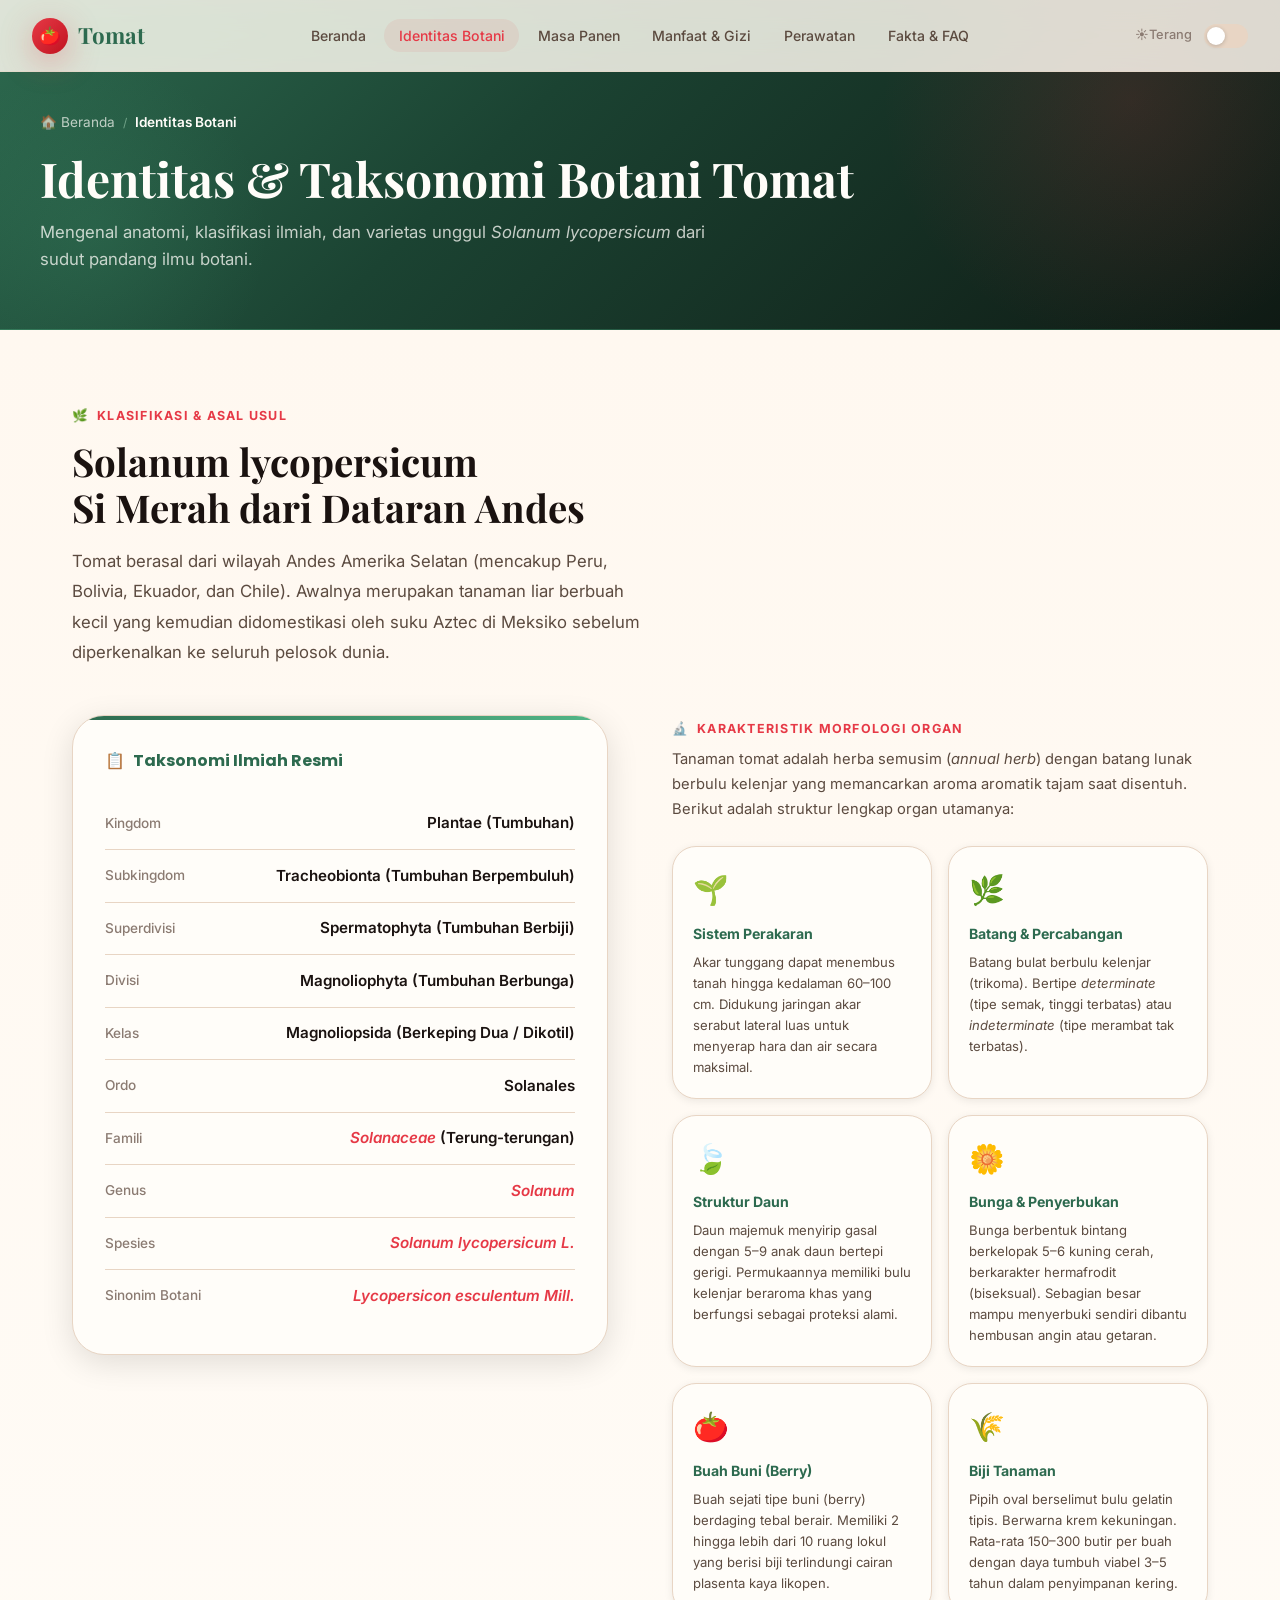
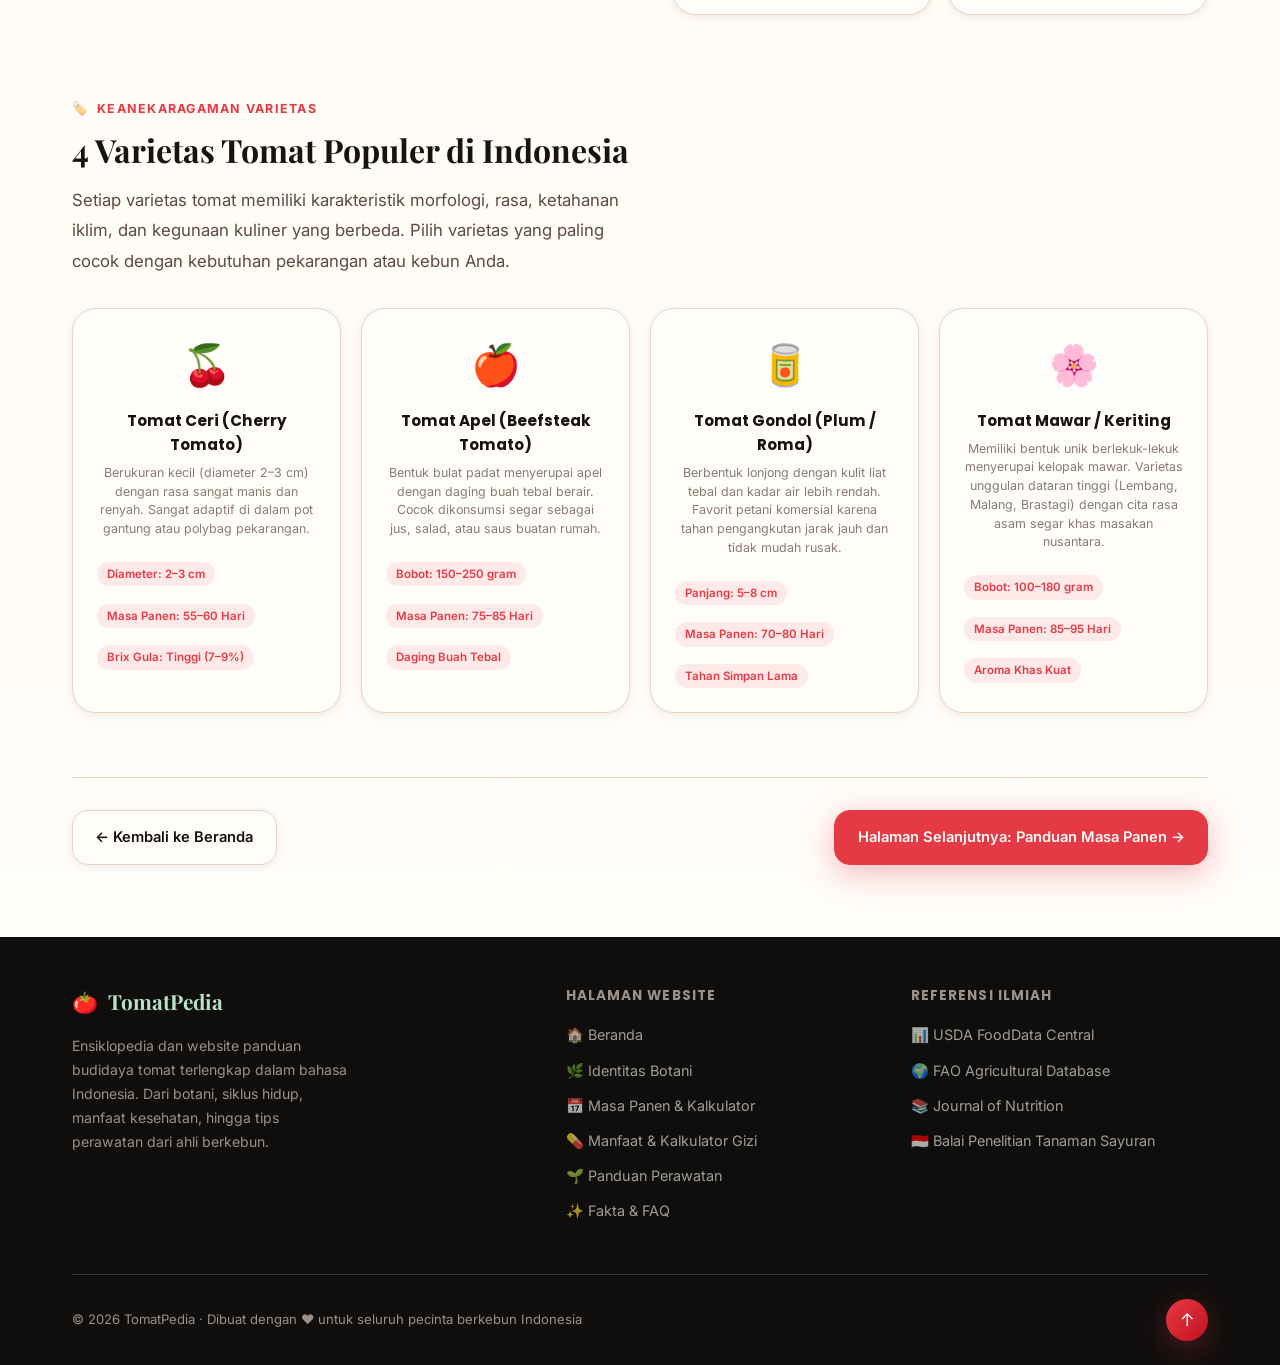
==== commit 433cd3a6: "Add files via upload" ====
--- a/botani.html
+++ b/botani.html
@@ -40,7 +40,7 @@
         id="theme-toggle-btn"
         role="switch"
         aria-checked="false"
-        aria-label="Ganti tema terang/gelap"
+        aria-label="Ganti tema gelap/terang"
       ></button>
       <button class="hamburger" id="hamburger-btn" aria-label="Buka menu navigasi" aria-expanded="false" aria-controls="mobile-nav">
         <span></span><span></span><span></span>
